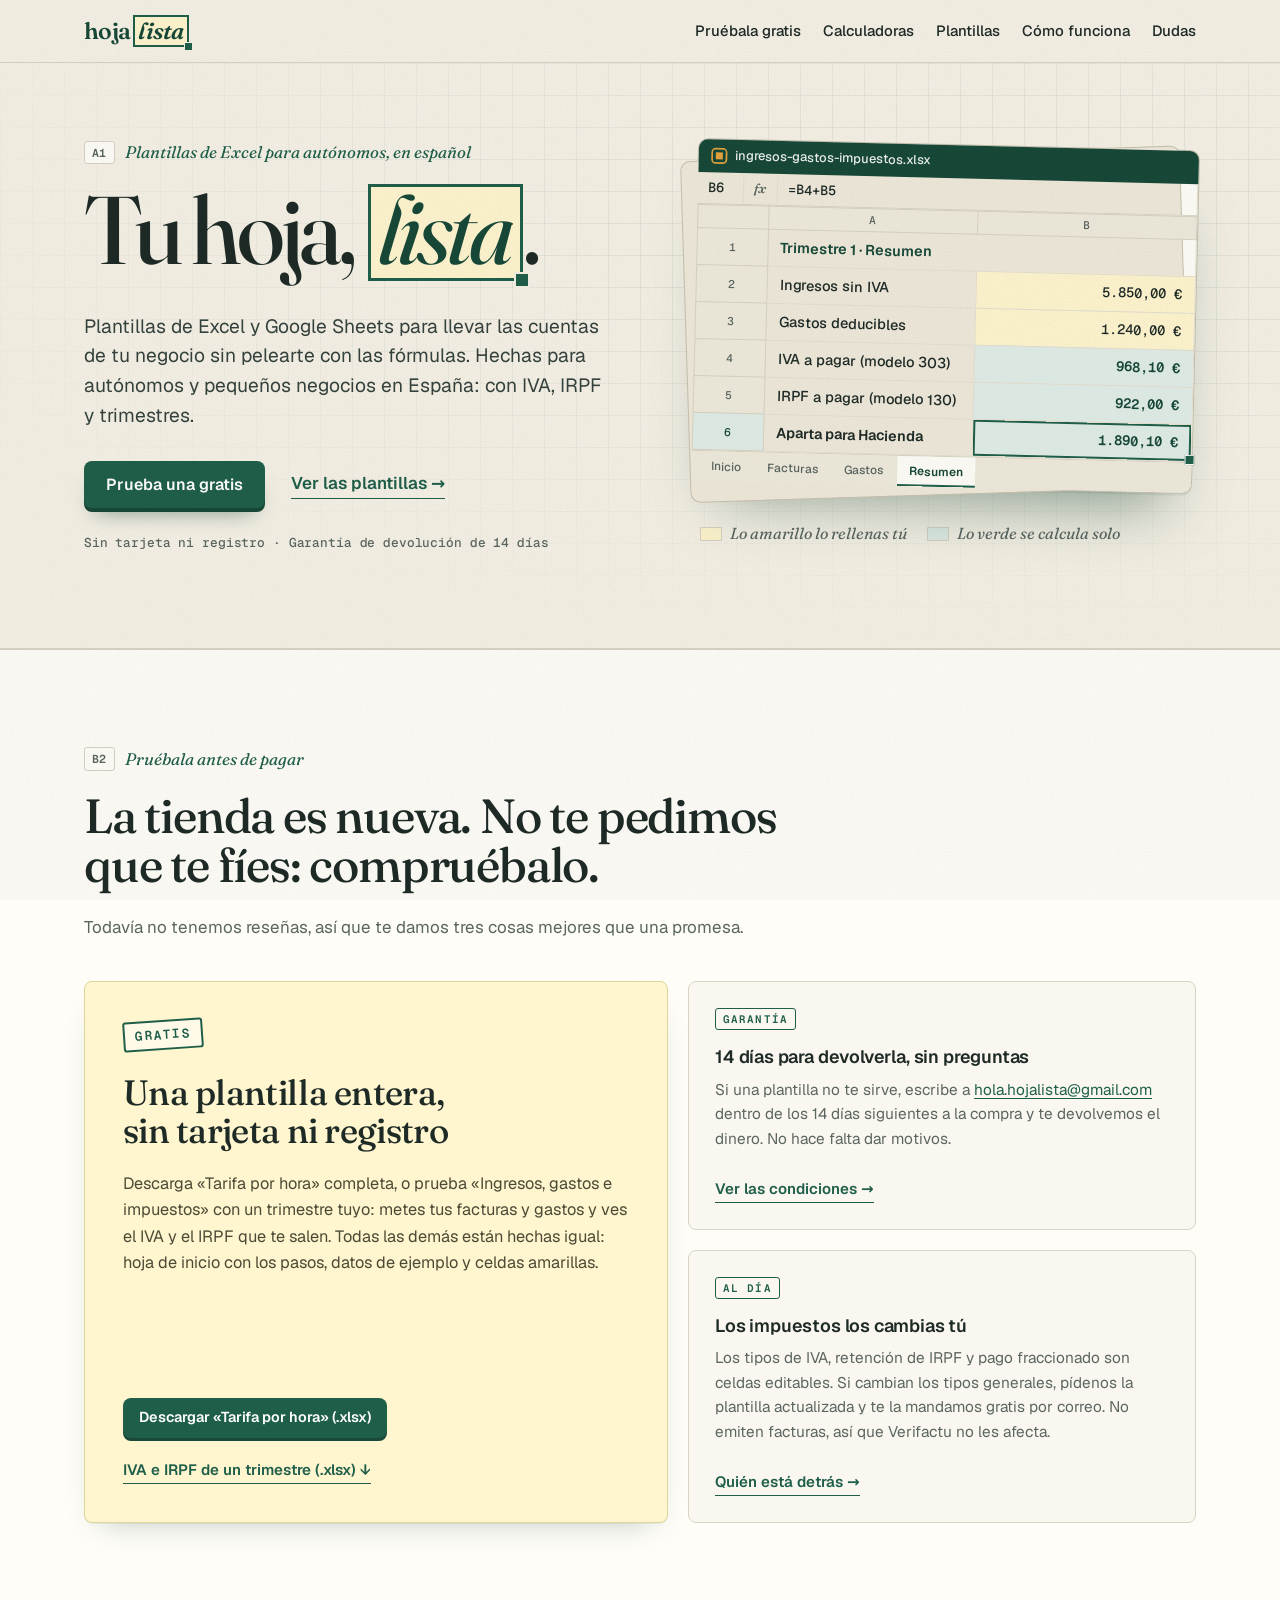
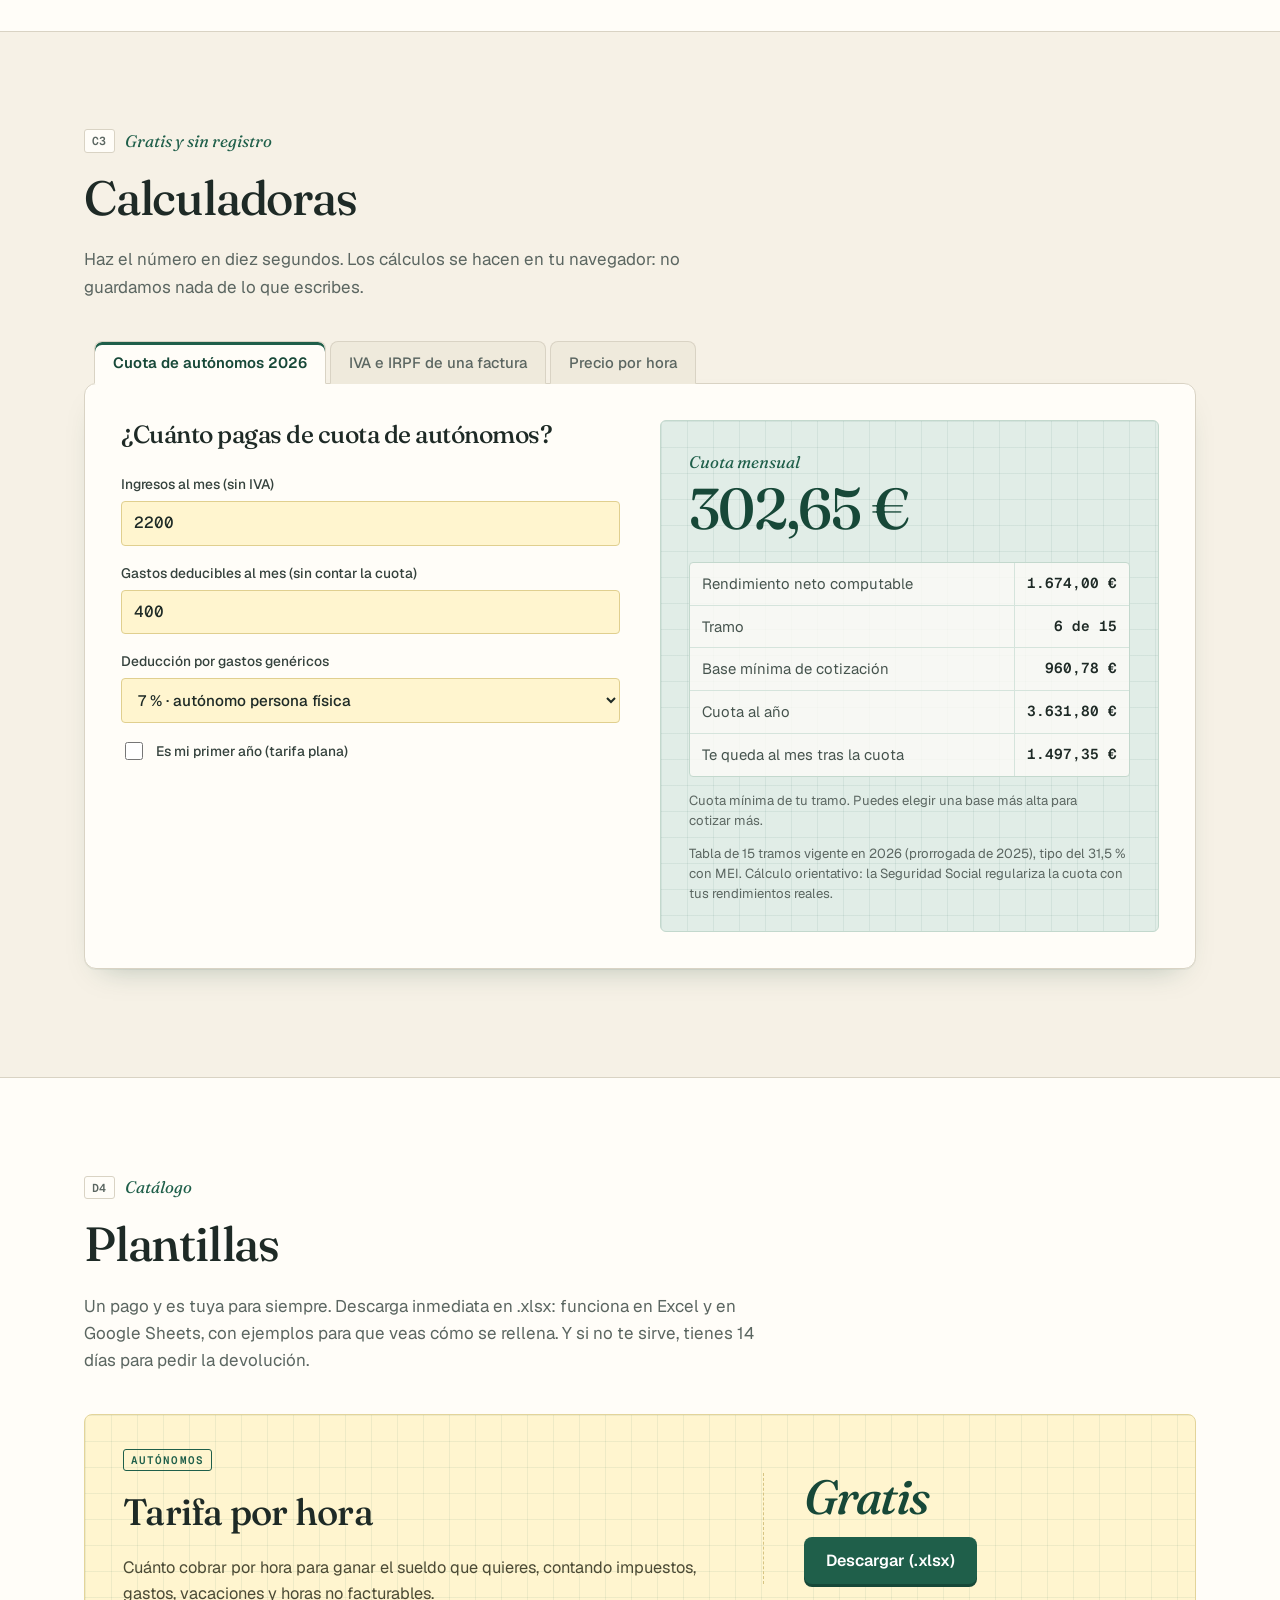
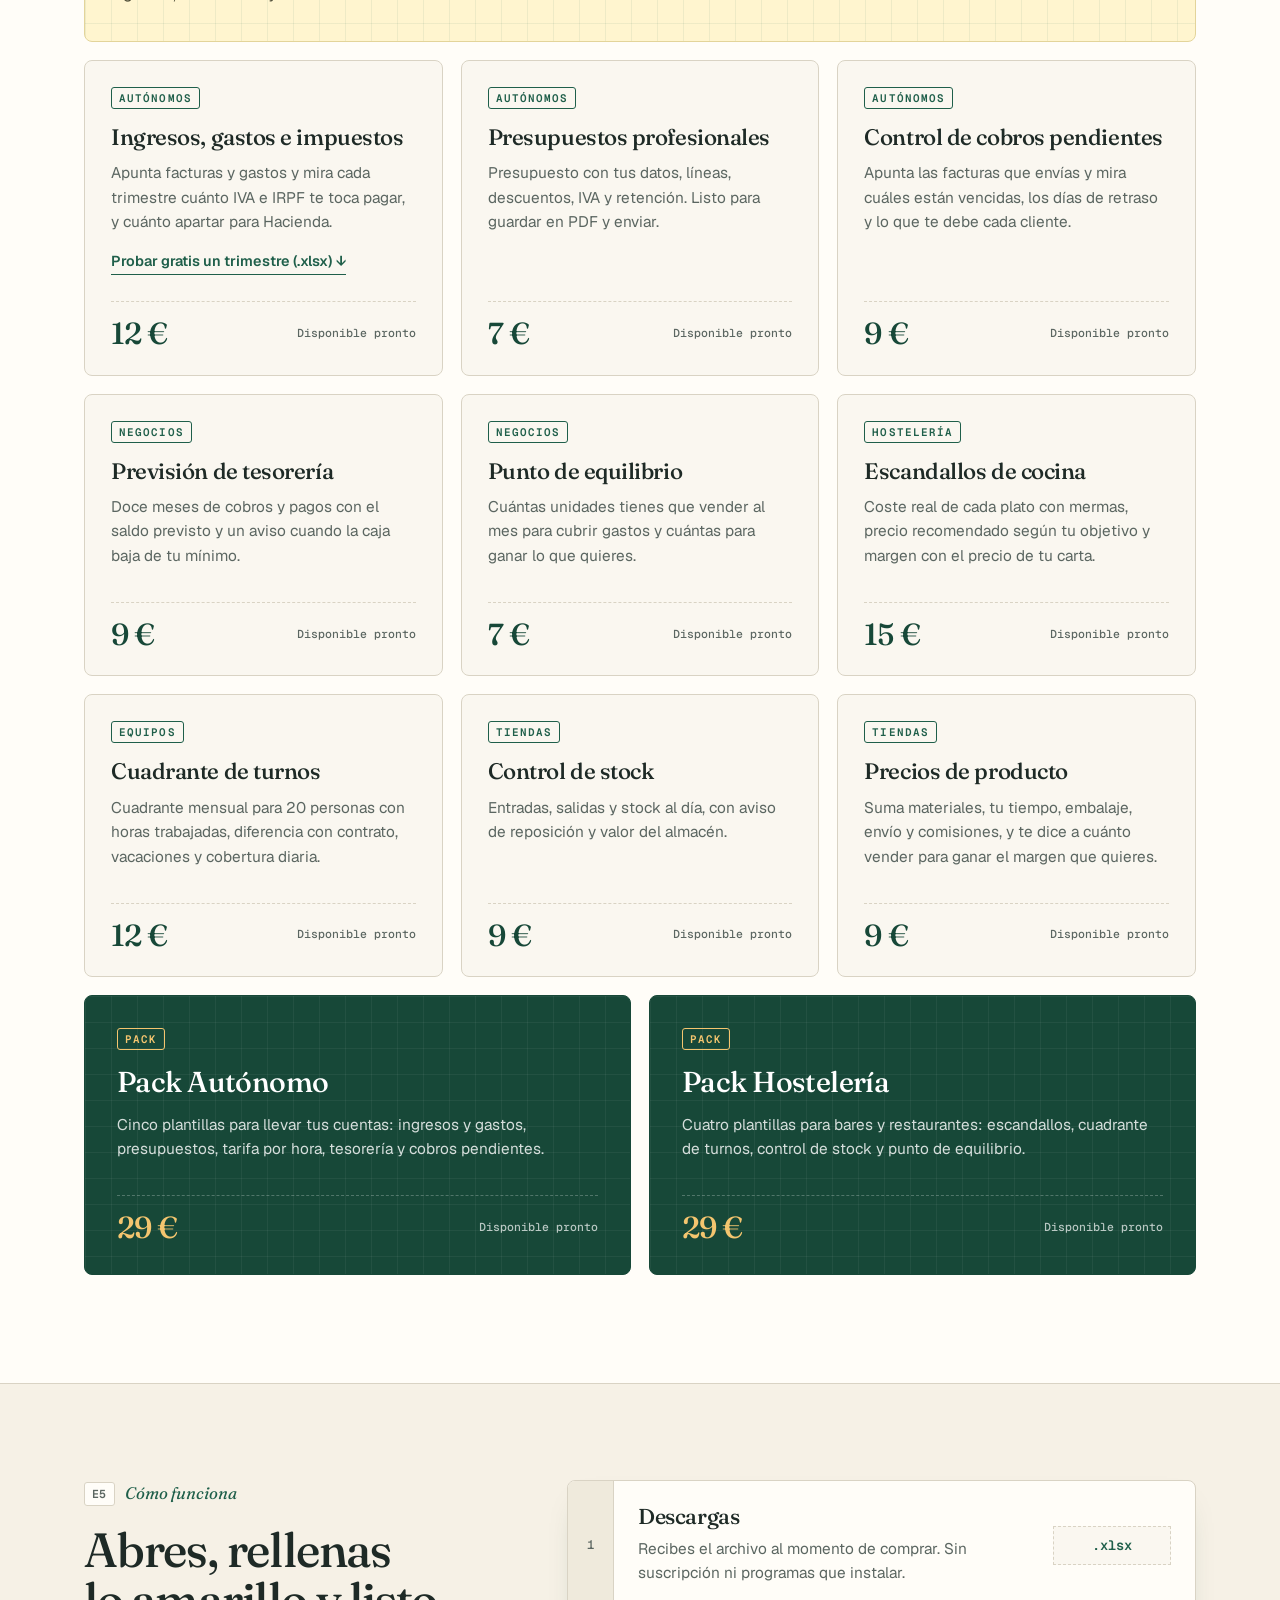
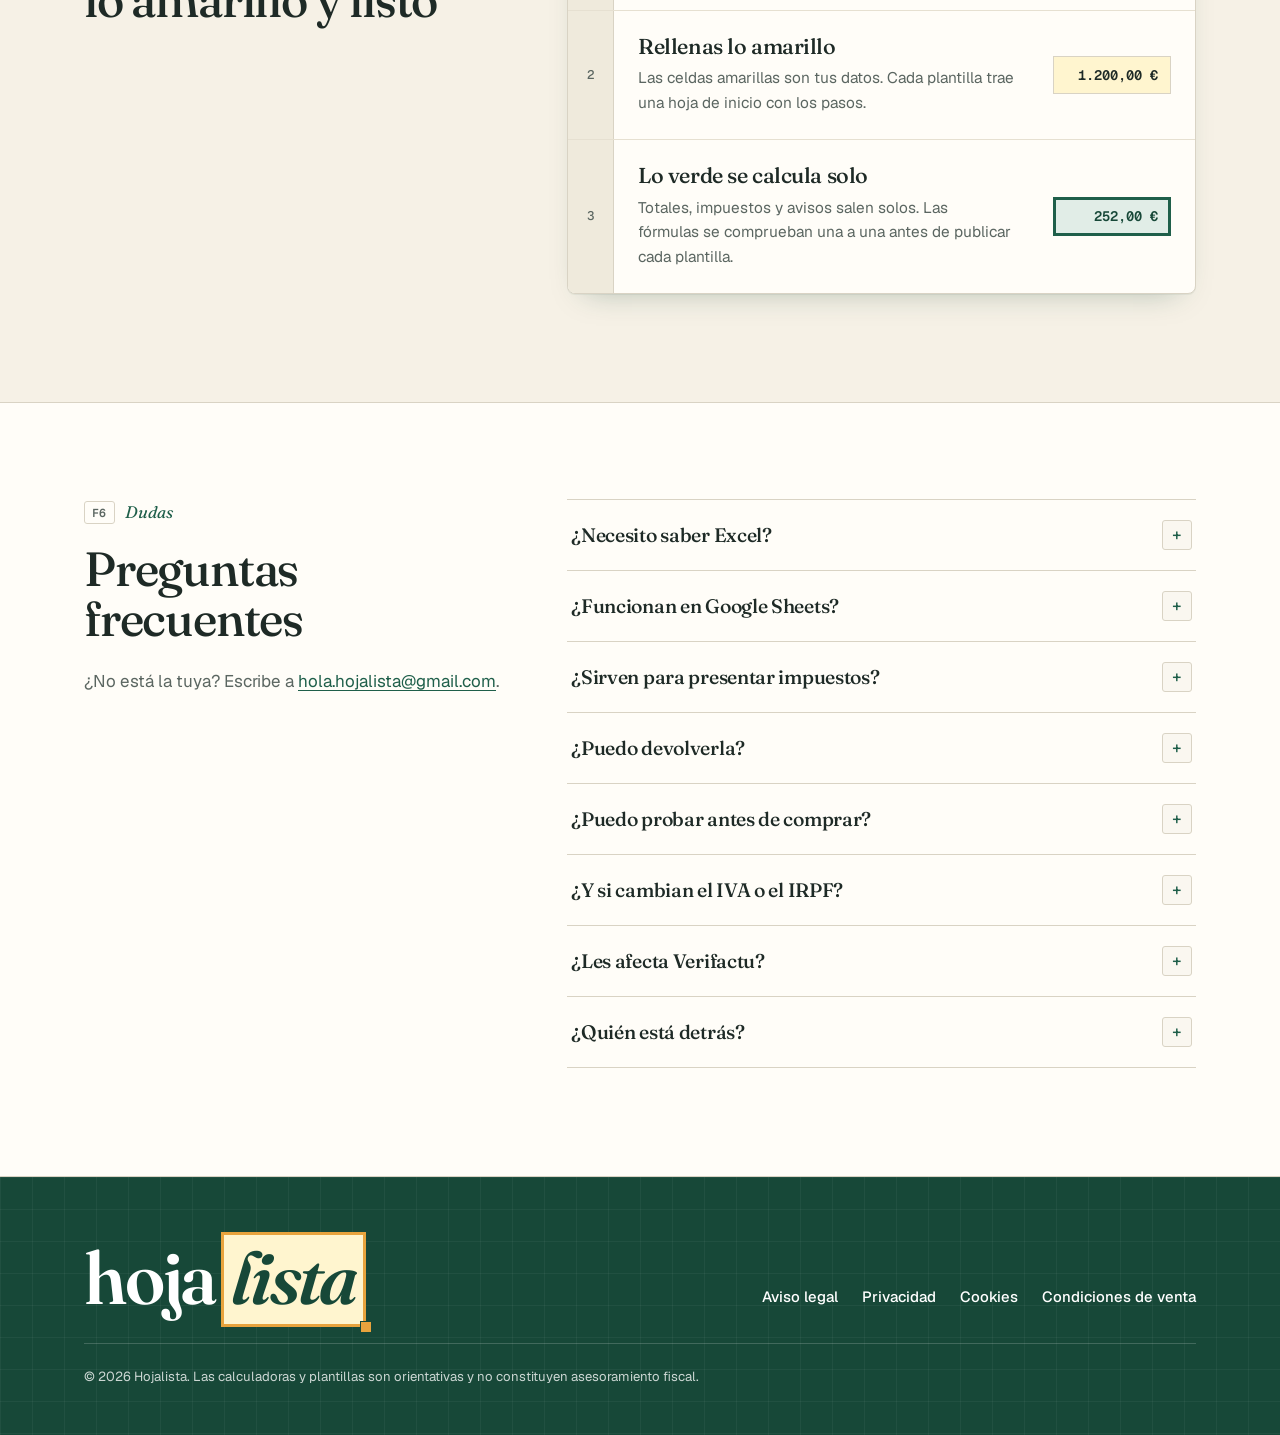
==== index.html @ bfeb36fd "Web de Hojalista Co-Authored-By: Claude Fable 5.2 <noreply@anthropic.com>" ====
<!doctype html>
<html lang="es">
<head>
<meta charset="utf-8">
<meta name="viewport" content="width=device-width, initial-scale=1">
<title>Hojalista · Plantillas de Excel y calculadoras para autónomos y pequeños negocios</title>
<meta name="description" content="Plantillas de Excel y Google Sheets para autónomos y pequeños negocios en España: ingresos y gastos, IVA e IRPF, presupuestos, escandallos, turnos y stock. Calculadoras gratis de cuota de autónomos, IVA y precio por hora.">
<link rel="canonical" href="https://hojalista.es/">
<link rel="icon" href="favicon.svg" type="image/svg+xml">
<meta name="theme-color" content="#f6f1e6">
<meta property="og:type" content="website">
<meta property="og:locale" content="es_ES">
<meta property="og:url" content="https://hojalista.es/">
<meta property="og:title" content="Hojalista · Plantillas de Excel y calculadoras para autónomos">
<meta property="og:description" content="Calculadoras gratis de cuota de autónomos, IVA e IRPF y precio por hora, y plantillas de Excel y Google Sheets para autónomos y pequeños negocios en España.">
<meta property="og:image" content="https://hojalista.es/og.png">
<link rel="preload" href="fonts/fraunces.woff2" as="font" type="font/woff2" crossorigin>
<link rel="preload" href="fonts/geist.woff2" as="font" type="font/woff2" crossorigin>
<link rel="stylesheet" href="styles.css">
</head>
<body>
<a class="skip" href="#contenido">Saltar al contenido</a>
<header class="top"><div class="wrap">
  <a class="logo" href="#">hoja<span>lista</span></a>
  <nav aria-label="Secciones"><a href="#prueba">Pruébala gratis</a><a href="#calculadoras">Calculadoras</a><a href="#plantillas">Plantillas</a><a class="hide-s" href="#como">Cómo funciona</a><a class="hide-s" href="#dudas">Dudas</a></nav>
</div></header>

<main id="contenido">
<div class="hero"><div class="wrap">
  <div class="hero-text">
    <p class="ref"><span>A1</span>Plantillas de Excel para autónomos, en español</p>
    <h1>Tu hoja, <em>lista</em>.</h1>
    <p class="lead">Plantillas de Excel y Google Sheets para llevar las cuentas de tu negocio sin pelearte con las fórmulas. Hechas para autónomos y pequeños negocios en España: con IVA, IRPF y trimestres.</p>
    <div class="cta"><a class="btn" href="#prueba">Prueba una gratis</a><a class="link" href="#plantillas">Ver las plantillas</a></div>
    <p class="trust">Sin tarjeta ni registro · Garantía de devolución de 14 días</p>
  </div>
  <div class="hero-art" aria-hidden="true">
    <div class="sheet">
      <div class="chrome"><i></i>ingresos-gastos-impuestos.xlsx</div>
      <div class="fx"><span>B6</span><span class="f">fx</span><span>=B4+B5</span></div>
      <table>
        <tr><th></th><th>A</th><th>B</th></tr>
        <tr class="head"><th>1</th><td colspan="2">Trimestre 1 · Resumen</td></tr>
        <tr class="in"><th>2</th><td>Ingresos sin IVA</td><td>5.850,00 €</td></tr>
        <tr class="in"><th>3</th><td>Gastos deducibles</td><td>1.240,00 €</td></tr>
        <tr class="out"><th>4</th><td>IVA a pagar (modelo 303)</td><td>968,10 €</td></tr>
        <tr class="out"><th>5</th><td>IRPF a pagar (modelo 130)</td><td>922,00 €</td></tr>
        <tr class="out sel"><th>6</th><td>Aparta para Hacienda</td><td>1.890,10 €</td></tr>
      </table>
      <div class="sheet-tabs"><span>Inicio</span><span>Facturas</span><span>Gastos</span><span class="on">Resumen</span></div>
    </div>
    <p class="legend"><span class="k in"></span>Lo amarillo lo rellenas tú <span class="k out"></span>Lo verde se calcula solo</p>
  </div>
</div></div>

<section class="alt" id="prueba"><div class="wrap">
  <p class="ref"><span>B2</span>Pruébala antes de pagar</p>
  <h2>La tienda es nueva. No te pedimos que te fíes: compruébalo.</h2>
  <p class="sub">Todavía no tenemos reseñas, así que te damos tres cosas mejores que una promesa.</p>
  <div class="trio">
    <div class="card feature rv">
      <span class="tag">Gratis</span>
      <h3>Una plantilla entera, sin tarjeta ni registro</h3>
      <p>Descarga «Tarifa por hora» completa, o prueba «Ingresos, gastos e impuestos» con un trimestre tuyo: metes tus facturas y gastos y ves el IVA y el IRPF que te salen. Todas las demás están hechas igual: hoja de inicio con los pasos, datos de ejemplo y celdas amarillas.</p>
      <div class="foot col"><a class="btn" href="descargas/06-tarifa-por-hora.xlsx" download>Descargar «Tarifa por hora» (.xlsx)</a><a class="link" href="descargas/01-prueba-un-trimestre.xlsx" download>IVA e IRPF de un trimestre (.xlsx)</a></div>
    </div>
    <div class="card rv">
      <span class="tag">Garantía</span>
      <h3>14 días para devolverla, sin preguntas</h3>
      <p>Si una plantilla no te sirve, escribe a <a href="mailto:hola.hojalista@gmail.com">hola.hojalista@gmail.com</a> dentro de los 14 días siguientes a la compra y te devolvemos el dinero. No hace falta dar motivos.</p>
      <div class="foot"><a class="link" href="legal/condiciones.html#garantia">Ver las condiciones</a></div>
    </div>
    <div class="card rv">
      <span class="tag">Al día</span>
      <h3>Los impuestos los cambias tú</h3>
      <p>Los tipos de IVA, retención de IRPF y pago fraccionado son celdas editables. Si cambian los tipos generales, pídenos la plantilla actualizada y te la mandamos gratis por correo. No emiten facturas, así que Verifactu no les afecta.</p>
      <div class="foot"><a class="link" href="legal/aviso-legal.html">Quién está detrás</a></div>
    </div>
  </div>
</div></section>

<section id="calculadoras"><div class="wrap">
  <p class="ref"><span>C3</span>Gratis y sin registro</p>
  <h2>Calculadoras</h2>
  <p class="sub">Haz el número en diez segundos. Los cálculos se hacen en tu navegador: no guardamos nada de lo que escribes.</p>
  <div class="tabs" role="tablist">
    <button role="tab" aria-selected="true" data-calc="calc-cuota">Cuota de autónomos 2026</button>
    <button role="tab" aria-selected="false" data-calc="calc-factura">IVA e IRPF de una factura</button>
    <button role="tab" aria-selected="false" data-calc="calc-hora">Precio por hora</button>
  </div>

  <div class="calc on" id="calc-cuota">
    <div>
      <h3>¿Cuánto pagas de cuota de autónomos?</h3>
      <div class="field"><label for="c-ing">Ingresos al mes (sin IVA)</label><input type="number" id="c-ing" value="2200" min="0" step="50"></div>
      <div class="field"><label for="c-gas">Gastos deducibles al mes (sin contar la cuota)</label><input type="number" id="c-gas" value="400" min="0" step="50"></div>
      <div class="field"><label for="c-ded">Deducción por gastos genéricos</label>
        <select id="c-ded"><option value="7">7 % · autónomo persona física</option><option value="3">3 % · autónomo societario</option></select></div>
      <div class="field check"><label><input type="checkbox" id="c-plana"> Es mi primer año (tarifa plana)</label></div>
    </div>
    <div class="result">
      <div class="cap">Cuota mensual</div>
      <div class="big" id="c-cuota"></div>
      <dl>
        <dt>Rendimiento neto computable</dt><dd id="c-neto"></dd>
        <dt>Tramo</dt><dd id="c-tramo"></dd>
        <dt>Base mínima de cotización</dt><dd id="c-base"></dd>
        <dt>Cuota al año</dt><dd id="c-anual"></dd>
        <dt>Te queda al mes tras la cuota</dt><dd id="c-queda"></dd>
      </dl>
      <p class="note" id="c-nota"></p>
      <p class="note">Tabla de 15 tramos vigente en 2026 (prorrogada de 2025), tipo del 31,5 % con MEI. Cálculo orientativo: la Seguridad Social regulariza la cuota con tus rendimientos reales.</p>
    </div>
  </div>

  <div class="calc" id="calc-factura">
    <div>
      <h3>Calcula el IVA y el IRPF de tu factura</h3>
      <div class="field"><label for="f-modo">¿Qué importe conoces?</label>
        <select id="f-modo"><option value="base">La base (lo que cobro sin impuestos)</option><option value="total">El total que quiero cobrar</option></select></div>
      <div class="field"><label for="f-imp" id="f-lbl">Base imponible (sin IVA)</label><input type="number" id="f-imp" value="1000" min="0" step="10"></div>
      <div class="two">
        <div class="field"><label for="f-iva">IVA</label>
          <select id="f-iva"><option value="21">21 % general</option><option value="10">10 % reducido</option><option value="4">4 % superreducido</option><option value="0">0 % exento</option></select></div>
        <div class="field"><label for="f-irpf">Retención IRPF</label>
          <select id="f-irpf"><option value="15">15 % general</option><option value="7">7 % nuevos autónomos</option><option value="0">Sin retención</option></select></div>
      </div>
    </div>
    <div class="result">
      <div class="cap">Total de la factura</div>
      <div class="big" id="f-total"></div>
      <dl>
        <dt>Base imponible</dt><dd id="f-base"></dd>
        <dt>IVA</dt><dd id="f-civa"></dd>
        <dt>Retención IRPF</dt><dd id="f-cirpf"></dd>
      </dl>
      <p class="note">La retención solo se aplica cuando eres profesional y facturas a empresas u otros autónomos. El 7 % vale el año del alta y los dos siguientes.</p>
    </div>
  </div>

  <div class="calc" id="calc-hora">
    <div>
      <h3>¿Cuánto tienes que cobrar por hora?</h3>
      <div class="two">
        <div class="field"><label for="h-sueldo">Sueldo neto al mes que quieres</label><input type="number" id="h-sueldo" value="2000" min="0" step="50"></div>
        <div class="field"><label for="h-gastos">Gastos fijos al mes (con cuota)</label><input type="number" id="h-gastos" value="450" min="0" step="10"></div>
        <div class="field"><label for="h-irpf">IRPF medio (%)</label><input type="number" id="h-irpf" value="20" min="0" max="60"></div>
        <div class="field"><label for="h-margen">Margen de seguridad (%)</label><input type="number" id="h-margen" value="10" min="0"></div>
        <div class="field"><label for="h-vac">Semanas de vacaciones</label><input type="number" id="h-vac" value="5" min="0" max="52"></div>
        <div class="field"><label for="h-fest">Festivos e imprevistos (días)</label><input type="number" id="h-fest" value="14" min="0"></div>
        <div class="field"><label for="h-dias">Días de trabajo por semana</label><input type="number" id="h-dias" value="5" min="1" max="7"></div>
        <div class="field"><label for="h-horas">Horas al día</label><input type="number" id="h-horas" value="8" min="1" max="24" step="0.5"></div>
      </div>
      <div class="field"><label for="h-fact">Horas que de verdad facturas (%)</label><input type="number" id="h-fact" value="60" min="1" max="100"><small>El resto se va en buscar clientes, gestiones y correos.</small></div>
    </div>
    <div class="result">
      <div class="cap">Tarifa mínima por hora</div>
      <div class="big" id="h-tarifa"></div>
      <dl>
        <dt>Facturación anual objetivo (sin IVA)</dt><dd id="h-objetivo"></dd>
        <dt>Facturación al mes</dt><dd id="h-mes"></dd>
        <dt>Días de trabajo al año</dt><dd id="h-diasr"></dd>
        <dt>Horas facturables al año</dt><dd id="h-horasr"></dd>
        <dt>Tarifa por jornada completa</dt><dd id="h-jornada"></dd>
      </dl>
      <p class="note">Por debajo de esta tarifa no llegas al sueldo que te has marcado.</p>
    </div>
  </div>
</div></section>

<section class="alt" id="plantillas"><div class="wrap">
  <p class="ref"><span>D4</span>Catálogo</p>
  <h2>Plantillas</h2>
  <p class="sub">Un pago y es tuya para siempre. Descarga inmediata en .xlsx: funciona en Excel y en Google Sheets, con ejemplos para que veas cómo se rellena. Y si no te sirve, tienes 14 días para pedir la devolución.</p>
  <div class="grid" id="catalogo-grid"></div>
</div></section>

<section id="como"><div class="wrap split">
  <div class="split-head">
    <p class="ref"><span>E5</span>Cómo funciona</p>
    <h2>Abres, rellenas lo amarillo y listo</h2>
  </div>
  <ol class="steps">
    <li class="rv"><div><h3>Descargas</h3><p>Recibes el archivo al momento de comprar. Sin suscripción ni programas que instalar.</p></div><span class="cell file" aria-hidden="true">.xlsx</span></li>
    <li class="rv"><div><h3>Rellenas lo amarillo</h3><p>Las celdas amarillas son tus datos. Cada plantilla trae una hoja de inicio con los pasos.</p></div><span class="cell in" aria-hidden="true">1.200,00 €</span></li>
    <li class="rv"><div><h3>Lo verde se calcula solo</h3><p>Totales, impuestos y avisos salen solos. Las fórmulas se comprueban una a una antes de publicar cada plantilla.</p></div><span class="cell out" aria-hidden="true">252,00 €</span></li>
  </ol>
</div></section>

<section class="alt" id="dudas"><div class="wrap split">
  <div class="split-head">
    <p class="ref"><span>F6</span>Dudas</p>
    <h2>Preguntas frecuentes</h2>
    <p class="sub">¿No está la tuya? Escribe a <a href="mailto:hola.hojalista@gmail.com">hola.hojalista@gmail.com</a>.</p>
  </div>
  <div class="faq">
    <details><summary>¿Necesito saber Excel?</summary><p>No. Solo escribes en las celdas amarillas. El resto está hecho.</p></details>
    <details><summary>¿Funcionan en Google Sheets?</summary><p>Sí. Súbela a Google Drive y ábrela con Hojas de cálculo, o usa Archivo &gt; Importar.</p></details>
    <details><summary>¿Sirven para presentar impuestos?</summary><p>Te dan las cifras para preparar tus modelos trimestrales y saber cuánto apartar, pero no presentan nada ante Hacienda ni sustituyen a tu gestor. No son programas de facturación.</p></details>
    <details><summary>¿Puedo devolverla?</summary><p>Sí. Tienes 14 días desde la compra: escribe a hola.hojalista@gmail.com con el correo o el número del pedido y te devolvemos el dinero, sin preguntas. Es una garantía que damos nosotros, además de tus derechos legales. Si el archivo falla, también lo arreglamos.</p></details>
    <details><summary>¿Puedo probar antes de comprar?</summary><p>Sí. La plantilla «Tarifa por hora» se descarga entera y gratis <a href="#prueba">aquí</a>, sin tarjeta ni registro. Y «Ingresos, gastos e impuestos» tiene una versión de prueba de un trimestre (hasta 25 facturas y 25 gastos) para que compruebes el cálculo de IVA e IRPF con tus números. Las demás siguen el mismo diseño.</p></details>
    <details><summary>¿Y si cambian el IVA o el IRPF?</summary><p>Los tipos son celdas que puedes cambiar tú. Si cambian los tipos generales, escríbenos y te enviamos la plantilla actualizada gratis.</p></details>
    <details><summary>¿Les afecta Verifactu?</summary><p>No. Las plantillas no emiten facturas: sirven para organizarte y llegar al trimestre con los números hechos. Para facturar necesitas tu programa de facturación o tu gestoría.</p></details>
    <details><summary>¿Quién está detrás?</summary><p>Hojalista es el proyecto de una sola persona, en España; su nombre y su correo están en el <a href="legal/aviso-legal.html">aviso legal</a>. Las plantillas se diseñan con ayuda de inteligencia artificial y cada fórmula se comprueba con un motor de cálculo antes de publicarla.</p></details>
  </div>
</div></section>
</main>

<footer><div class="wrap">
  <a class="logo" href="#">hoja<span>lista</span></a>
  <nav aria-label="Legal"><a href="legal/aviso-legal.html">Aviso legal</a><a href="legal/privacidad.html">Privacidad</a><a href="legal/cookies.html">Cookies</a><a href="legal/condiciones.html">Condiciones de venta</a></nav>
  <p>© 2026 Hojalista. Las calculadoras y plantillas son orientativas y no constituyen asesoramiento fiscal.</p>
</div></footer>
<script src="app.js"></script>
</body>
</html>
---- styles.css ----
/* Hojalista — papel de hoja de cálculo: amarillo = lo rellenas tú, verde = se calcula solo. */
@font-face { font-family: "Fraunces"; src: url("fonts/fraunces.woff2") format("woff2"); font-weight: 100 900; font-style: normal; font-display: swap; }
@font-face { font-family: "Fraunces"; src: url("fonts/fraunces-italic.woff2") format("woff2"); font-weight: 100 900; font-style: italic; font-display: swap; }
@font-face { font-family: "Geist"; src: url("fonts/geist.woff2") format("woff2"); font-weight: 100 900; font-display: swap; }
@font-face { font-family: "Geist Mono"; src: url("fonts/geist-mono.woff2") format("woff2"); font-weight: 100 900; font-display: swap; }

:root {
  --green: #1f5f4a; --green-dark: #174838; --green-soft: #e1ede7; --cream: #faf7f0; --paper: #f6f1e6; --card: #fffdf8;
  --amber: #e8a33d; --ink: #1e2a26; --grey: #5b6661; --line: #d9d3c4; --rule: #e6e0d1; --input: #fff5cf; --white: #fff;
  --radius: 8px;
  --serif: "Fraunces", Georgia, "Times New Roman", serif;
  --sans: "Geist", "Segoe UI", system-ui, -apple-system, Roboto, Helvetica, Arial, sans-serif;
  --mono: "Geist Mono", ui-monospace, "Cascadia Mono", Consolas, monospace;
  --shadow: 0 1px 0 rgba(23, 72, 56, .06), 0 14px 30px -18px rgba(23, 72, 56, .35);
  --grid: linear-gradient(rgba(31, 95, 74, .075) 1px, transparent 1px), linear-gradient(90deg, rgba(31, 95, 74, .075) 1px, transparent 1px);
  --grain: url("data:image/svg+xml,%3Csvg xmlns='http://www.w3.org/2000/svg' width='200' height='200'%3E%3Cfilter id='n'%3E%3CfeTurbulence type='fractalNoise' baseFrequency='.85' numOctaves='2' stitchTiles='stitch'/%3E%3CfeColorMatrix values='0 0 0 0 .12 0 0 0 0 .17 0 0 0 0 .14 0 0 0 .55 0'/%3E%3C/filter%3E%3Crect width='100%25' height='100%25' filter='url(%23n)'/%3E%3C/svg%3E");
}
* { box-sizing: border-box; }
html { scroll-behavior: smooth; -webkit-text-size-adjust: 100%; }
body { margin: 0; background: var(--paper); color: var(--ink); font: 400 17px/1.6 var(--sans); -webkit-font-smoothing: antialiased; }
/* Grano de papel sobre toda la página */
body::before { content: ""; position: fixed; inset: 0; z-index: 50; pointer-events: none; background: var(--grain); opacity: .16; mix-blend-mode: multiply; }
a { color: var(--green); text-underline-offset: 3px; text-decoration-thickness: 1px; }
a:hover { color: var(--green-dark); text-decoration-thickness: 2px; }
::selection { background: var(--input); color: var(--ink); }
:focus-visible { outline: 2px solid var(--green); outline-offset: 3px; border-radius: 2px; }
.wrap { max-width: 1160px; margin: 0 auto; padding: 0 24px; }
h1, h2, h3 { margin: 0 0 .5em; text-wrap: balance; }
h1, h2 { font-family: var(--serif); font-weight: 480; letter-spacing: -.025em; line-height: 1.04; font-optical-sizing: auto; }
h1 { font-size: clamp(3rem, 8.2vw, 6rem); letter-spacing: -.04em; line-height: .95; }
h2 { font-size: clamp(1.9rem, 4vw, 3rem); max-width: 20em; }
h3 { font-size: 1.12rem; font-weight: 600; letter-spacing: -.01em; line-height: 1.25; }
p { margin: 0 0 1em; text-wrap: pretty; }

.skip { position: absolute; left: 12px; top: -60px; z-index: 60; background: var(--ink); color: var(--white); padding: 10px 14px; border-radius: 6px; }
.skip:focus { top: 12px; color: var(--white); }

/* Cabecera */
header.top { position: sticky; top: 0; z-index: 20; background: rgba(246, 241, 230, .88); -webkit-backdrop-filter: blur(10px); backdrop-filter: blur(10px); border-bottom: 1px solid var(--line); }
header.top .wrap { display: flex; align-items: center; justify-content: space-between; gap: 16px; min-height: 62px; }
.logo { font-family: var(--serif); font-weight: 600; font-size: 1.45rem; color: var(--green-dark); text-decoration: none; letter-spacing: -.03em; line-height: 1; white-space: nowrap; }
.logo span { position: relative; margin-left: 3px; padding: 1px 5px 2px; background: var(--input); box-shadow: inset 0 0 0 2px var(--green); font-style: italic; }
.logo span::after { content: ""; position: absolute; right: -4px; bottom: -4px; width: 7px; height: 7px; background: var(--green); border: 1.5px solid var(--paper); }
.logo:hover { color: var(--green-dark); }
nav a { margin-left: 22px; text-decoration: none; color: var(--ink); font-size: .93rem; font-weight: 500; padding: 6px 0; background: linear-gradient(var(--green), var(--green)) 0 100% / 0 2px no-repeat; transition: background-size .25s ease, color .2s; }
nav a:hover { color: var(--green); background-size: 100% 2px; }

/* Referencia de celda: sustituye a los rótulos en mayúsculas */
.ref { display: flex; align-items: center; gap: 10px; margin: 0 0 18px; font-family: var(--serif); font-style: italic; font-size: 1.05rem; color: var(--green); }
.ref span { font: 600 .72rem/1 var(--mono); color: var(--grey); background: var(--card); border: 1px solid var(--line); padding: 5px 7px; border-radius: 3px; letter-spacing: .04em; }
.sub { color: var(--grey); max-width: 40em; margin-bottom: 40px; font-size: 1.06rem; }

/* Botones y enlaces */
.btn { display: inline-flex; align-items: center; justify-content: center; background: var(--green); color: var(--white); font: 600 1rem/1.2 var(--sans); padding: 14px 22px; border-radius: var(--radius); text-decoration: none; border: 0; cursor: pointer; box-shadow: 0 4px 0 var(--green-dark), 0 14px 22px -12px rgba(23, 72, 56, .6); transition: transform .15s ease, box-shadow .15s ease, background .2s; }
.btn:hover { background: #256d55; color: var(--white); transform: translateY(-1px); box-shadow: 0 5px 0 var(--green-dark), 0 18px 26px -12px rgba(23, 72, 56, .6); }
.btn:active { transform: translateY(3px); box-shadow: 0 1px 0 var(--green-dark); }
.link { font-weight: 600; text-decoration: none; background: linear-gradient(currentColor, currentColor) 0 100% / 100% 1px no-repeat; padding-bottom: 2px; transition: background-size .2s; }
.link::after { content: " →"; display: inline-block; margin-left: 4px; transition: transform .2s ease; }
.link:hover { background-size: 100% 2px; }
.link:hover::after { transform: translateX(4px); }
a[download].link::after { content: " ↓"; }
a[download].link:hover::after { transform: translateY(3px); }

/* Portada */
.hero { position: relative; padding: 76px 0 96px; overflow: hidden; border-bottom: 1px solid var(--line); }
.hero::before { content: ""; position: absolute; inset: 0; background: var(--grid); background-size: 32px 32px; -webkit-mask-image: radial-gradient(120% 90% at 78% 30%, #000 25%, transparent 78%); mask-image: radial-gradient(120% 90% at 78% 30%, #000 25%, transparent 78%); }
.hero .wrap { position: relative; display: grid; grid-template-columns: minmax(0, 1.05fr) minmax(0, .95fr); gap: 56px; align-items: center; }
.hero h1 { margin-bottom: .32em; }
.hero em { position: relative; display: inline-block; font-style: italic; font-weight: 420; color: var(--green-dark); background: var(--input); box-shadow: inset 0 0 0 3px var(--green); padding: 0 .14em .06em .1em; margin-left: .04em; }
.hero em::after { content: ""; position: absolute; right: -7px; bottom: -7px; width: 12px; height: 12px; background: var(--green); border: 2px solid var(--paper); }
.hero p.lead { font-size: 1.2rem; line-height: 1.55; color: #35423d; max-width: 31em; margin-bottom: 30px; }
.cta { display: flex; flex-wrap: wrap; align-items: center; gap: 16px 26px; }
.trust { margin: 26px 0 0; font: 500 .8rem/1.4 var(--mono); color: var(--grey); letter-spacing: -.01em; }

/* Hoja de cálculo de la portada */
.hero-art { position: relative; }
.sheet { position: relative; background: var(--card); border: 1px solid #c8c1ad; border-radius: 10px; font: 500 .84rem/1.25 var(--mono); transform: rotate(1.4deg); box-shadow: 0 2px 0 rgba(23, 72, 56, .08), 0 40px 60px -30px rgba(23, 72, 56, .5); }
.sheet::before { content: ""; position: absolute; inset: 0; z-index: -1; background: #efe9da; border: 1px solid #c8c1ad; border-radius: 10px; transform: rotate(-3.2deg) translate(-10px, 8px); }
.sheet .chrome { display: flex; align-items: center; gap: 9px; padding: 10px 14px; background: var(--green-dark); color: rgba(255, 255, 255, .92); border-radius: 9px 9px 0 0; font: 500 .8rem/1 var(--sans); }
.sheet .chrome i { width: 13px; height: 13px; border-radius: 3px; background: var(--amber); box-shadow: inset 0 0 0 3px var(--green-dark), 0 0 0 1.5px var(--amber); }
.sheet .fx { display: grid; grid-template-columns: 46px 34px 1fr; border-bottom: 1px solid var(--line); color: var(--ink); }
.sheet .fx span { padding: 7px 10px; border-right: 1px solid var(--rule); }
.sheet .fx .f { font-family: var(--serif); font-style: italic; color: var(--grey); text-align: center; padding-inline: 0; }
.sheet table { width: 100%; border-collapse: collapse; }
.sheet th { width: 34px; background: #efeadc; color: var(--grey); font-weight: 500; font-size: .7rem; text-align: center; border: 1px solid var(--line); padding: 4px 0; }
.sheet td { border: 1px solid var(--rule); padding: 9px 12px; font-family: var(--sans); font-size: .9rem; }
.sheet td:last-child:not([colspan]) { text-align: right; font: 500 .86rem/1.25 var(--mono); font-variant-numeric: tabular-nums; white-space: nowrap; }
.sheet .head td { font-weight: 600; color: var(--green-dark); }
.sheet .in td:last-child { background: var(--input); }
.sheet .out td:last-child { background: var(--green-soft); font-weight: 600; color: var(--green-dark); }
.sheet .sel td:first-of-type { font-weight: 600; }
.sheet .sel td:last-child { position: relative; box-shadow: inset 0 0 0 2px var(--green); }
.sheet .sel td:last-child::after { content: ""; position: absolute; right: -4px; bottom: -4px; width: 8px; height: 8px; background: var(--green); border: 1.5px solid var(--card); z-index: 1; }
.sheet .sel th { background: var(--green-soft); color: var(--green-dark); }
.sheet-tabs { display: flex; gap: 2px; padding: 0 8px; background: #efeadc; border-top: 1px solid var(--line); border-radius: 0 0 9px 9px; font: 500 .74rem/1 var(--sans); color: var(--grey); }
.sheet-tabs span { padding: 9px 12px; }
.sheet-tabs .on { background: var(--card); color: var(--green-dark); box-shadow: inset 0 -2px 0 var(--green); font-weight: 600; }
.legend { display: flex; flex-wrap: wrap; align-items: center; gap: 6px 8px; margin: 34px 0 0 6px; font-family: var(--serif); font-style: italic; font-size: 1rem; color: var(--grey); }
.k { display: inline-block; width: 22px; height: 14px; border: 1px solid var(--line); margin-left: 12px; }
.k:first-child { margin-left: 0; }
.k.in, .cell.in { background: var(--input); }
.k.out, .cell.out { background: var(--green-soft); }
.out .num, .sheet .out td:last-child { animation: calc .7s ease both; }
.sheet .out:nth-of-type(5) td:last-child { animation-delay: .5s; }
.sheet .out:nth-of-type(6) td:last-child { animation-delay: .75s; }
.sheet .out:nth-of-type(7) td:last-child { animation-delay: 1s; }
@keyframes calc { from { color: transparent; background: var(--card); } }

/* Secciones */
section { padding: 96px 0 108px; scroll-margin-top: 62px; }
section.alt { background: var(--card); border-top: 1px solid var(--line); border-bottom: 1px solid var(--line); }
.split { display: grid; grid-template-columns: minmax(0, .8fr) minmax(0, 1.2fr); gap: 64px; align-items: start; }
.split-head { position: sticky; top: 96px; }
.split-head .sub { margin-bottom: 0; }

/* Tarjetas */
.card { position: relative; background: var(--card); border: 1px solid var(--line); border-radius: var(--radius); padding: 26px; display: flex; flex-direction: column; }
section.alt .card { background: var(--cream); }
.card .tag { align-self: flex-start; font: 600 .68rem/1 var(--mono); text-transform: uppercase; letter-spacing: .1em; color: var(--green); border: 1px solid currentColor; padding: 5px 7px 4px; border-radius: 3px; margin: 0 0 16px; }
.card p { color: var(--grey); font-size: .96rem; flex: 1; }
.card .foot { display: flex; align-items: center; justify-content: space-between; gap: 12px; margin-top: 10px; }

.trio { display: grid; grid-template-columns: minmax(0, 1.15fr) minmax(0, 1fr); gap: 20px; }
.trio .feature { grid-row: span 2; padding: 38px; background: var(--input); border-color: #e3d49a; box-shadow: var(--shadow); background-image: var(--grid); background-size: 26px 26px; }
section.alt .trio .feature { background-color: var(--input); }
.trio .feature h3 { font: 480 clamp(1.6rem, 2.8vw, 2.2rem)/1.08 var(--serif); letter-spacing: -.02em; margin-bottom: .6em; }
.trio .feature p { color: #4b4a35; font-size: 1.02rem; }
.trio .feature .tag { font-size: .8rem; padding: 7px 10px 6px; border-width: 2px; transform: rotate(-4deg); margin-bottom: 24px; background: rgba(255, 253, 248, .6); }
.trio .foot { justify-content: flex-start; font-size: .94rem; }
.trio .foot.col { flex-direction: column; align-items: flex-start; gap: 20px; margin-top: 18px; }

/* Calculadoras: pestañas de hoja */
.tabs { display: flex; gap: 4px; margin: 0 0 -1px; padding: 0 10px; overflow-x: auto; scrollbar-width: none; position: relative; z-index: 1; }
.tabs::-webkit-scrollbar { display: none; }
.tabs button { flex: none; border: 1px solid var(--line); border-bottom-color: transparent; background: #efeadc; color: var(--grey); padding: 12px 18px 11px; border-radius: 8px 8px 0 0; font: 500 .93rem/1.2 var(--sans); cursor: pointer; transition: background .2s, color .2s; }
.tabs button:hover { color: var(--ink); background: #f5f0e3; }
.tabs button[aria-selected="true"] { background: var(--card); color: var(--green-dark); font-weight: 600; border-bottom-color: var(--card); box-shadow: inset 0 3px 0 var(--green); }
.calc { display: none; grid-template-columns: minmax(0, 1fr) minmax(0, 1fr); gap: 40px; background: var(--card); border: 1px solid var(--line); border-radius: 12px; padding: 36px; box-shadow: var(--shadow); }
.calc.on { display: grid; animation: up .35s ease both; }
.calc h3 { font: 480 1.55rem/1.15 var(--serif); letter-spacing: -.02em; margin-bottom: 1em; }
.field { margin-bottom: 16px; }
.field label { display: block; font-size: .86rem; font-weight: 500; color: #35423d; margin-bottom: 6px; }
.field input[type="number"], .field select { width: 100%; padding: 11px 12px; font: 500 1rem/1.3 var(--mono); border: 1px solid #e0cf8f; border-radius: 4px; background: var(--input); color: var(--ink); transition: box-shadow .15s, border-color .15s; }
.field select { font-family: var(--sans); font-size: .95rem; }
.field input[type="number"]:hover, .field select:hover { border-color: #c9b25c; }
.field input:focus, .field select:focus { outline: 0; border-color: var(--green); box-shadow: 0 0 0 2px var(--green); }
.field.check label { display: flex; gap: 10px; align-items: center; cursor: pointer; }
.field.check input { width: 18px; height: 18px; accent-color: var(--green); }
.field small { display: block; margin-top: 6px; color: var(--grey); font-size: .8rem; }
.two { display: grid; grid-template-columns: 1fr 1fr; gap: 0 14px; }
.result { background: var(--green-soft); border: 1px solid #c3d8cd; border-radius: 6px; padding: 28px; align-self: start; background-image: var(--grid); background-size: 26px 26px; }
.result .cap { font-family: var(--serif); font-style: italic; font-size: 1.05rem; color: var(--green); }
.result .big { font: 500 clamp(2.6rem, 5vw, 3.6rem)/1.05 var(--serif); letter-spacing: -.03em; color: var(--green-dark); font-variant-numeric: lining-nums tabular-nums; margin-top: 4px; }
.result dl { margin: 22px 0 0; display: grid; grid-template-columns: 1fr auto; font-size: .93rem; background: rgba(255, 253, 248, .75); border: 1px solid #c3d8cd; border-radius: 4px; }
.result dt, .result dd { padding: 9px 12px; border-bottom: 1px solid #d5e4dc; }
.result dt { color: #46544e; }
.result dd { margin: 0; font: 600 .9rem/1.6 var(--mono); text-align: right; font-variant-numeric: tabular-nums; border-left: 1px solid #d5e4dc; }
.result dt:last-of-type, .result dd:last-of-type { border-bottom: 0; }
.note { font-size: .82rem; line-height: 1.5; color: var(--grey); margin: 14px 0 0; }
@keyframes up { from { opacity: 0; transform: translateY(8px); } }

/* Catálogo */
.grid { display: grid; grid-template-columns: repeat(6, minmax(0, 1fr)); gap: 18px; }
.grid .card { grid-column: span 2; transition: transform .2s ease, box-shadow .2s ease, border-color .2s; }
.grid .card:hover { transform: translateY(-3px); box-shadow: var(--shadow); border-color: #c8c1ad; }
.grid .card h3 { font: 500 1.4rem/1.12 var(--serif); letter-spacing: -.02em; }
.price { font: 500 1.9rem/1 var(--serif); letter-spacing: -.03em; color: var(--green-dark); font-variant-numeric: lining-nums; }
.soon { font: 500 .72rem/1.3 var(--mono); color: var(--grey); text-align: right; }
.card a.try { align-self: flex-start; font-size: .9rem; margin-bottom: 8px; }
.card .btn { padding: 11px 16px; font-size: .9rem; box-shadow: 0 3px 0 var(--green-dark); }
.grid .card .foot { margin-top: 18px; padding-top: 16px; border-top: 1px dashed var(--line); }
.grid .card.free { grid-column: 1 / -1; display: grid; grid-template-columns: minmax(0, 1.5fr) minmax(0, 1fr); gap: 4px 48px; align-items: center; padding: 34px 38px; background: var(--input); border-color: #e3d49a; background-image: var(--grid); background-size: 26px 26px; }
section.alt .grid .card.free { background-color: var(--input); }
.grid .card.free > * { grid-column: 1; }
.grid .card.free .tag { justify-self: start; }
.grid .card.free h3 { font-size: clamp(1.7rem, 3vw, 2.3rem); }
.grid .card.free p { color: #4b4a35; font-size: 1.02rem; margin: 0; }
.grid .card.free .foot { grid-column: 2; grid-row: 1 / span 3; flex-direction: column; align-items: flex-start; gap: 16px; border: 0; margin: 0; padding: 0 0 0 40px; border-left: 1px dashed #d6c482; }
.grid .card.free .price { font-size: 3rem; font-style: italic; }
.grid .card.free .btn { padding: 14px 22px; font-size: 1rem; }
.grid .card.pack { grid-column: span 3; background: var(--green-dark); color: var(--white); border-color: var(--green-dark); background-image: linear-gradient(rgba(255, 255, 255, .05) 1px, transparent 1px), linear-gradient(90deg, rgba(255, 255, 255, .05) 1px, transparent 1px); background-size: 26px 26px; padding: 32px; }
section.alt .grid .card.pack { background-color: var(--green-dark); }
.card.pack h3 { font-size: 1.8rem; }
.card.pack p { color: rgba(255, 255, 255, .82); }
.card.pack .price { color: #f4c56f; }
.card.pack .tag { color: #f4c56f; }
.card.pack .soon { color: rgba(255, 255, 255, .7); }
.grid .card.pack .foot { border-top-color: rgba(255, 255, 255, .25); }

/* Cómo funciona: filas numeradas como en una hoja */
.steps { list-style: none; margin: 0; padding: 0; counter-reset: s; border: 1px solid var(--line); border-radius: var(--radius); background: var(--card); overflow: hidden; box-shadow: var(--shadow); }
.steps li { counter-increment: s; display: grid; grid-template-columns: 46px minmax(0, 1fr) auto; align-items: center; gap: 0 24px; border-bottom: 1px solid var(--rule); padding-right: 24px; }
.steps li:last-child { border-bottom: 0; }
.steps li::before { content: counter(s); align-self: stretch; display: grid; place-items: center; background: #efeadc; border-right: 1px solid var(--line); font: 500 .78rem/1 var(--mono); color: var(--grey); }
.steps li > div { padding: 24px 0; }
.steps h3 { font: 500 1.35rem/1.15 var(--serif); letter-spacing: -.02em; margin-bottom: .3em; }
.steps p { margin: 0; color: var(--grey); font-size: .96rem; }
.cell { min-width: 118px; padding: 10px 12px; border: 1px solid var(--line); font: 600 .86rem/1.2 var(--mono); text-align: right; color: var(--ink); }
.cell.out { color: var(--green-dark); box-shadow: inset 0 0 0 2px var(--green); border-color: var(--green); }
.cell.file { text-align: center; background: var(--cream); color: var(--green); border-style: dashed; }

/* Dudas */
.faq { border-top: 1px solid var(--line); }
details { border-bottom: 1px solid var(--line); }
summary { display: flex; align-items: center; justify-content: space-between; gap: 20px; padding: 20px 4px; font: 500 1.22rem/1.25 var(--serif); letter-spacing: -.015em; cursor: pointer; list-style: none; transition: color .2s; }
summary::-webkit-details-marker { display: none; }
summary::after { content: "+"; flex: none; display: grid; place-items: center; width: 28px; height: 28px; border: 1px solid var(--line); border-radius: 3px; background: var(--cream); font: 500 1rem/1 var(--mono); color: var(--green); transition: background .2s, transform .25s ease; }
summary:hover { color: var(--green); }
summary:hover::after { background: var(--input); }
details[open] summary::after { content: "−"; background: var(--green-soft); }
details p { margin: 0; padding: 0 44px 22px 4px; color: var(--grey); max-width: 38em; }

/* Pie */
footer { position: relative; background: var(--green-dark); color: rgba(255, 255, 255, .78); padding: 64px 0 48px; font-size: .9rem; background-image: linear-gradient(rgba(255, 255, 255, .045) 1px, transparent 1px), linear-gradient(90deg, rgba(255, 255, 255, .045) 1px, transparent 1px); background-size: 32px 32px; }
footer .wrap { display: grid; grid-template-columns: 1fr auto; gap: 28px 40px; align-items: end; }
footer .logo { font-size: clamp(2.6rem, 7vw, 4.6rem); color: var(--white); justify-self: start; }
footer .logo:hover { color: var(--white); }
footer .logo span { color: var(--green-dark); box-shadow: inset 0 0 0 3px var(--amber); margin-left: 6px; padding: 0 10px 4px; }
footer .logo span::after { background: var(--amber); border-color: var(--green-dark); width: 10px; height: 10px; right: -6px; bottom: -6px; }
footer nav { display: flex; flex-wrap: wrap; gap: 8px 24px; }
footer a { color: var(--white); }
footer nav a { margin: 0; color: var(--white); background-image: linear-gradient(var(--amber), var(--amber)); }
footer nav a:hover { color: var(--white); }
footer p { grid-column: 1 / -1; margin: 0; padding-top: 22px; border-top: 1px solid rgba(255, 255, 255, .18); font-size: .82rem; }
footer .wrap > a:not(.logo) { margin-right: 18px; }

/* Páginas legales y 404 */
.legal { max-width: 760px; padding: 64px 24px 96px; }
.legal h1 { font-size: clamp(2.3rem, 6vw, 3.4rem); line-height: 1; margin-bottom: .5em; }
.legal h2 { font-size: 1.5rem; letter-spacing: -.02em; line-height: 1.15; margin-top: 2em; max-width: none; }
.legal li { margin-bottom: .4em; }
.legal mark { background: var(--input); padding: 0 4px; }
.legal + footer .wrap { display: block; }

/* Entrada escalonada (solo con JS y sin «reducir movimiento») */
.anim .rv { opacity: 0; transform: translateY(16px); transition: opacity .6s ease, transform .6s cubic-bezier(.2, .7, .2, 1); }
.anim .rv.in { opacity: 1; transform: none; }
.anim .rv:nth-child(3n + 2) { transition-delay: .08s; }
.anim .rv:nth-child(3n) { transition-delay: .16s; }
.anim .grid .card.rv.in:hover { transform: translateY(-3px); transition-delay: 0s; transition-duration: .2s; }

@media (max-width: 960px) {
  .hero .wrap { grid-template-columns: 1fr; gap: 56px; }
  .hero-art { max-width: 520px; }
  .split { grid-template-columns: 1fr; gap: 28px; }
  .split-head { position: static; }
  .grid { grid-template-columns: repeat(2, minmax(0, 1fr)); }
  .grid .card, .grid .card.pack { grid-column: span 1; }
  .grid .card.trial { grid-column: 1 / -1; }
  .calc { gap: 28px; padding: 28px; }
}
@media (max-width: 720px) {
  body { font-size: 16px; }
  .wrap { padding: 0 18px; }
  .hero { padding: 48px 0 64px; }
  section { padding: 64px 0 72px; }
  nav a { margin-left: 14px; font-size: .85rem; }
  nav a.hide-s { display: none; }
  .sheet { transform: rotate(.8deg); font-size: .76rem; }
  .sheet td { padding: 8px 9px; font-size: .82rem; }
  .sheet-tabs span { padding: 8px 8px; }
  .trio, .calc.on, .grid { grid-template-columns: 1fr; }
  .trio .feature { padding: 26px; }
  .grid .card.free { grid-template-columns: 1fr; padding: 26px; }
  .grid .card.free .foot { grid-column: 1; grid-row: auto; flex-direction: row; align-items: center; border-left: 0; padding: 18px 0 0; margin-top: 18px; border-top: 1px dashed #d6c482; }
  .grid .card.free .price { font-size: 2.2rem; }
  .calc { padding: 20px; border-radius: 0 0 12px 12px; }
  .tabs { margin-inline: -18px; padding-inline: 18px; }
  .result { padding: 20px; }
  .steps li { grid-template-columns: 36px minmax(0, 1fr); padding-right: 16px; gap: 0 16px; }
  .steps .cell { grid-column: 2; justify-self: start; margin-bottom: 22px; }
  .steps li > div { padding: 20px 0 12px; }
  details p { padding-right: 8px; }
  footer .wrap { grid-template-columns: 1fr; }
}
@media (max-width: 420px) {
  nav a[href="#prueba"] { display: none; }
  .two { grid-template-columns: 1fr; }
}
@media (prefers-reduced-motion: reduce) {
  html { scroll-behavior: auto; }
  *, *::before, *::after { animation: none !important; transition: none !important; }
}
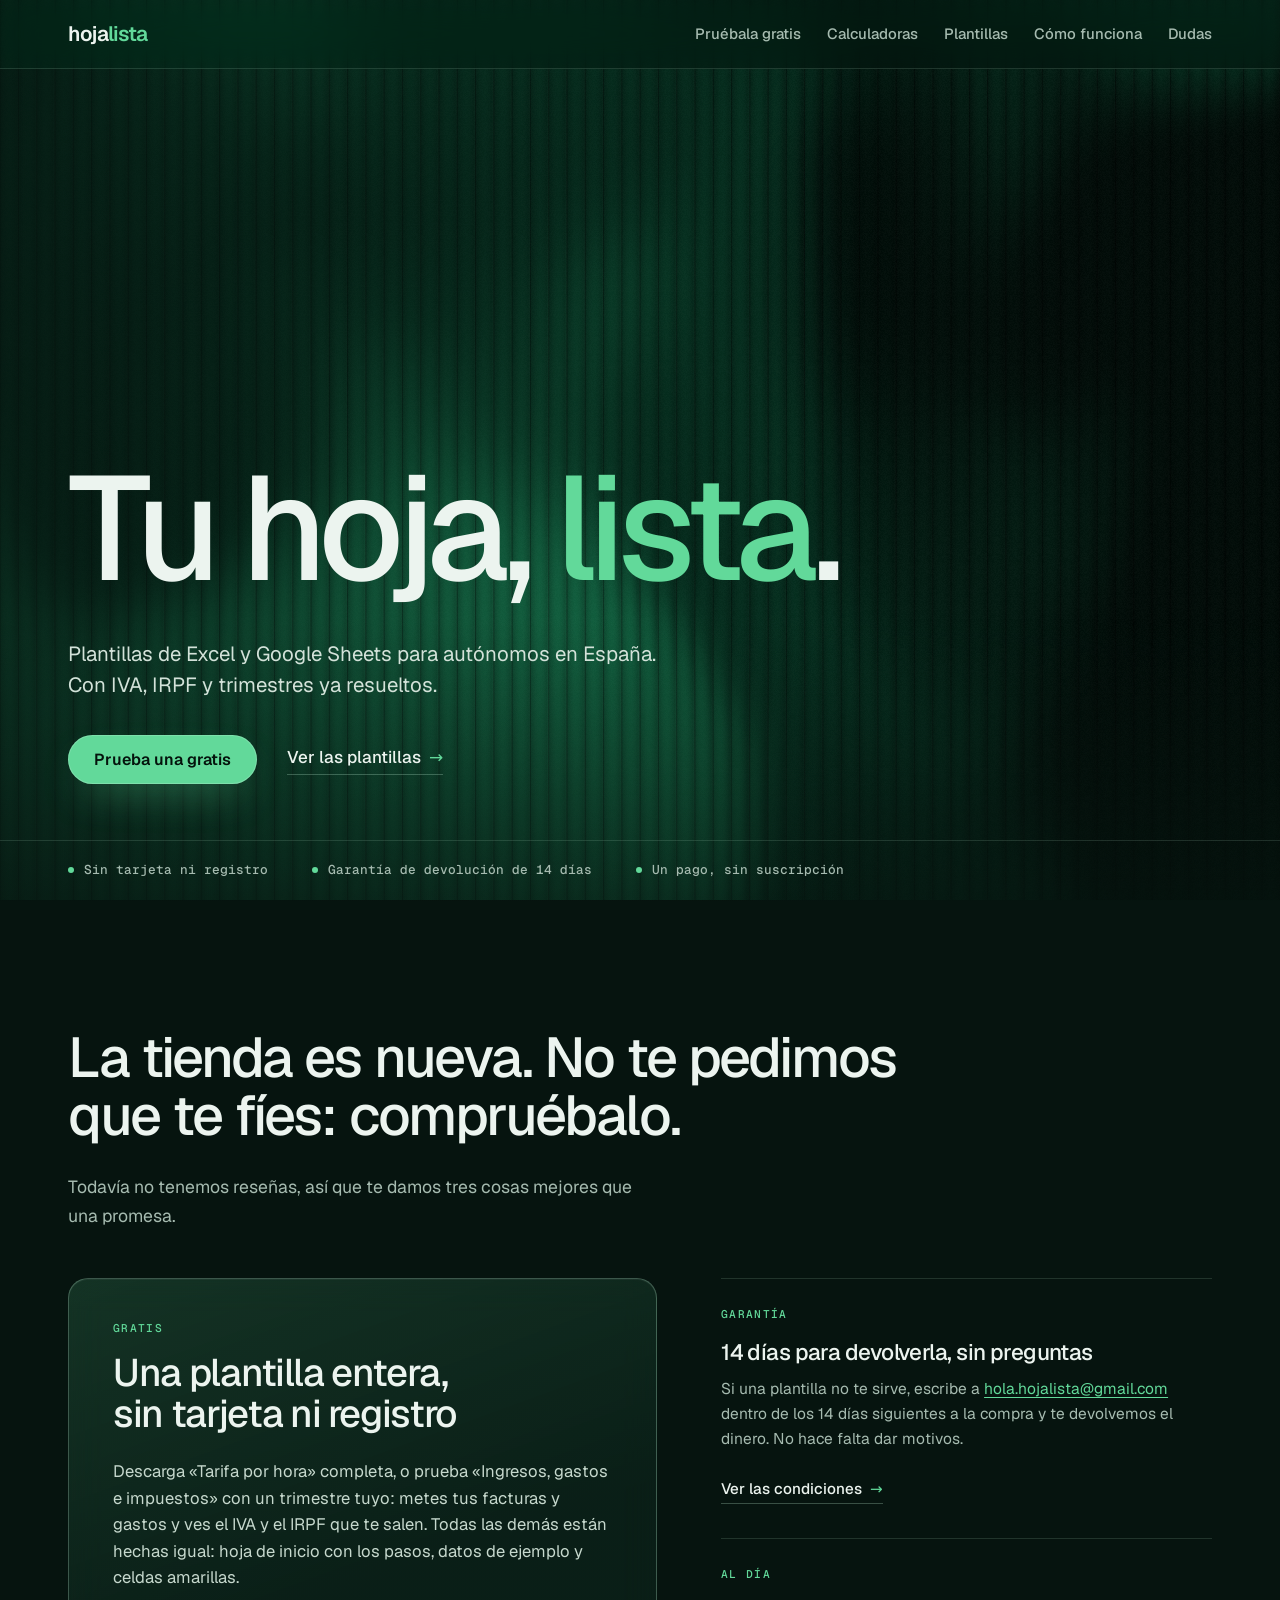
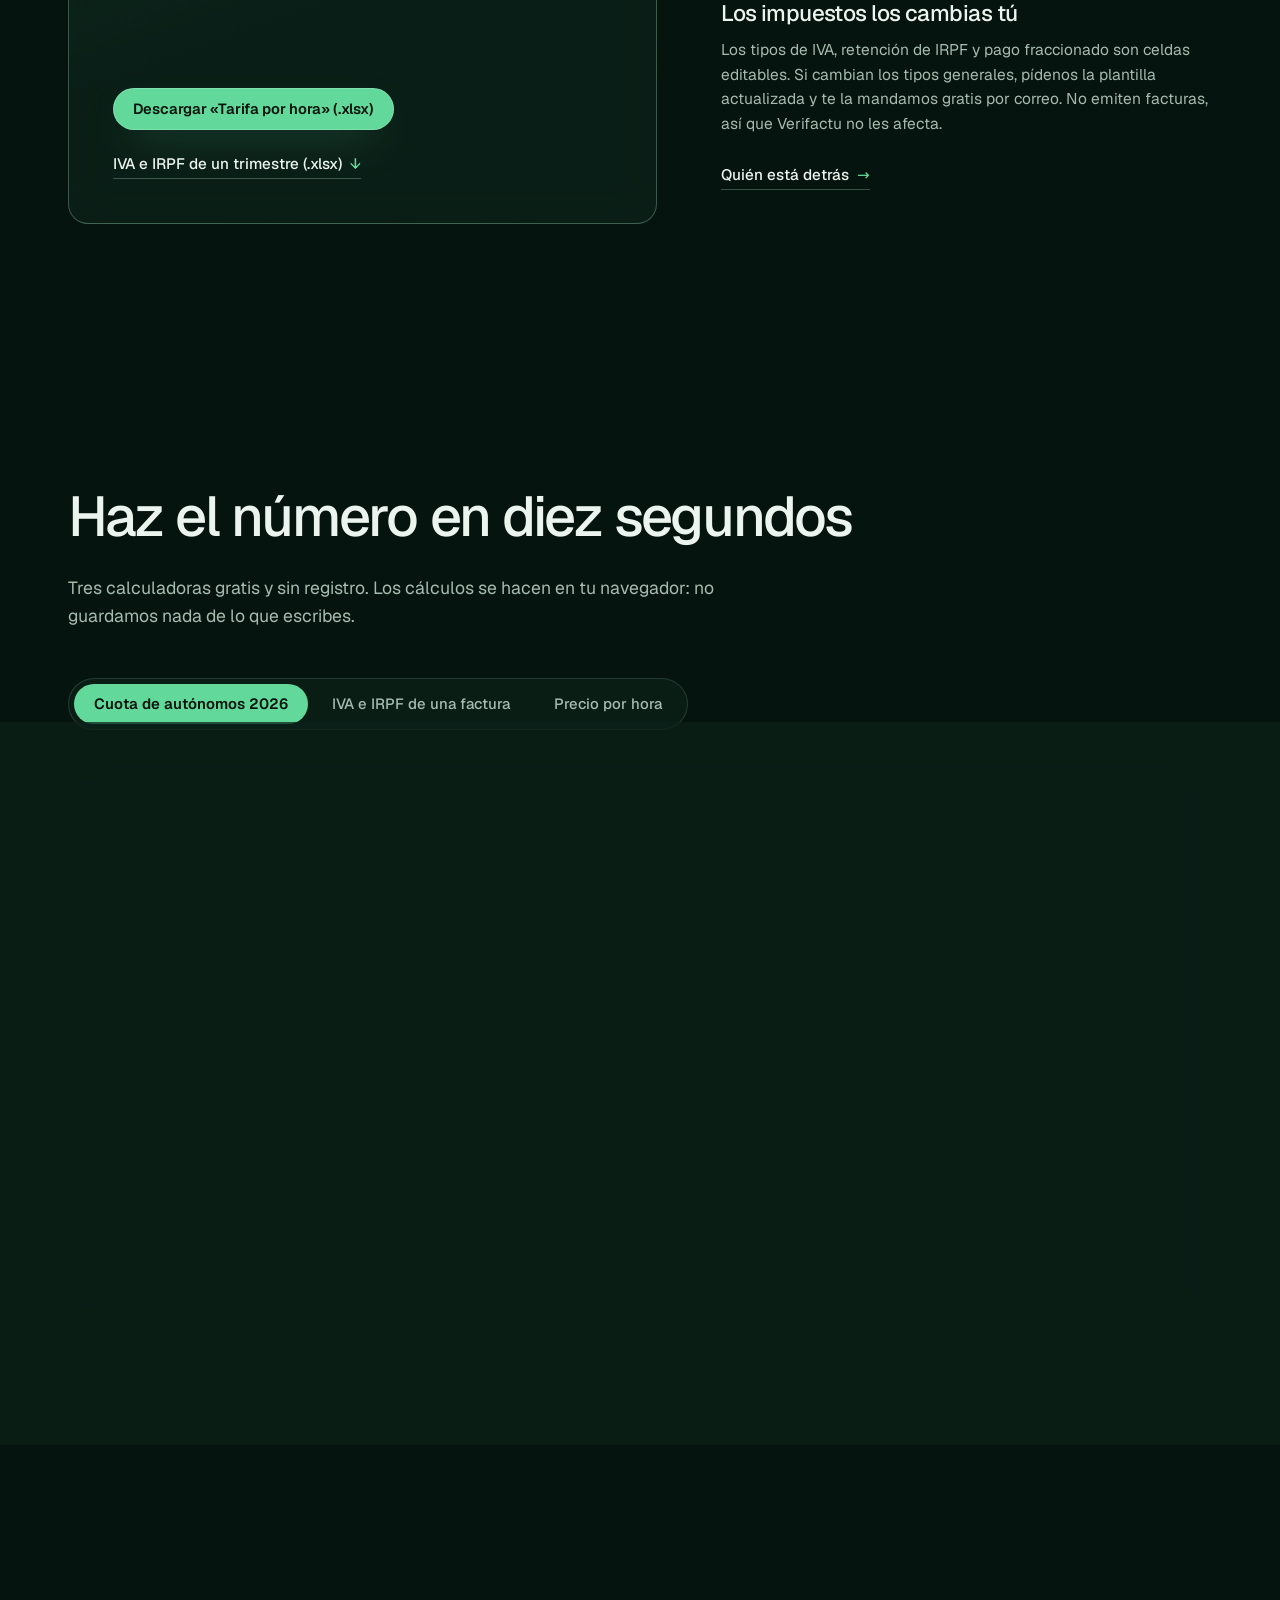
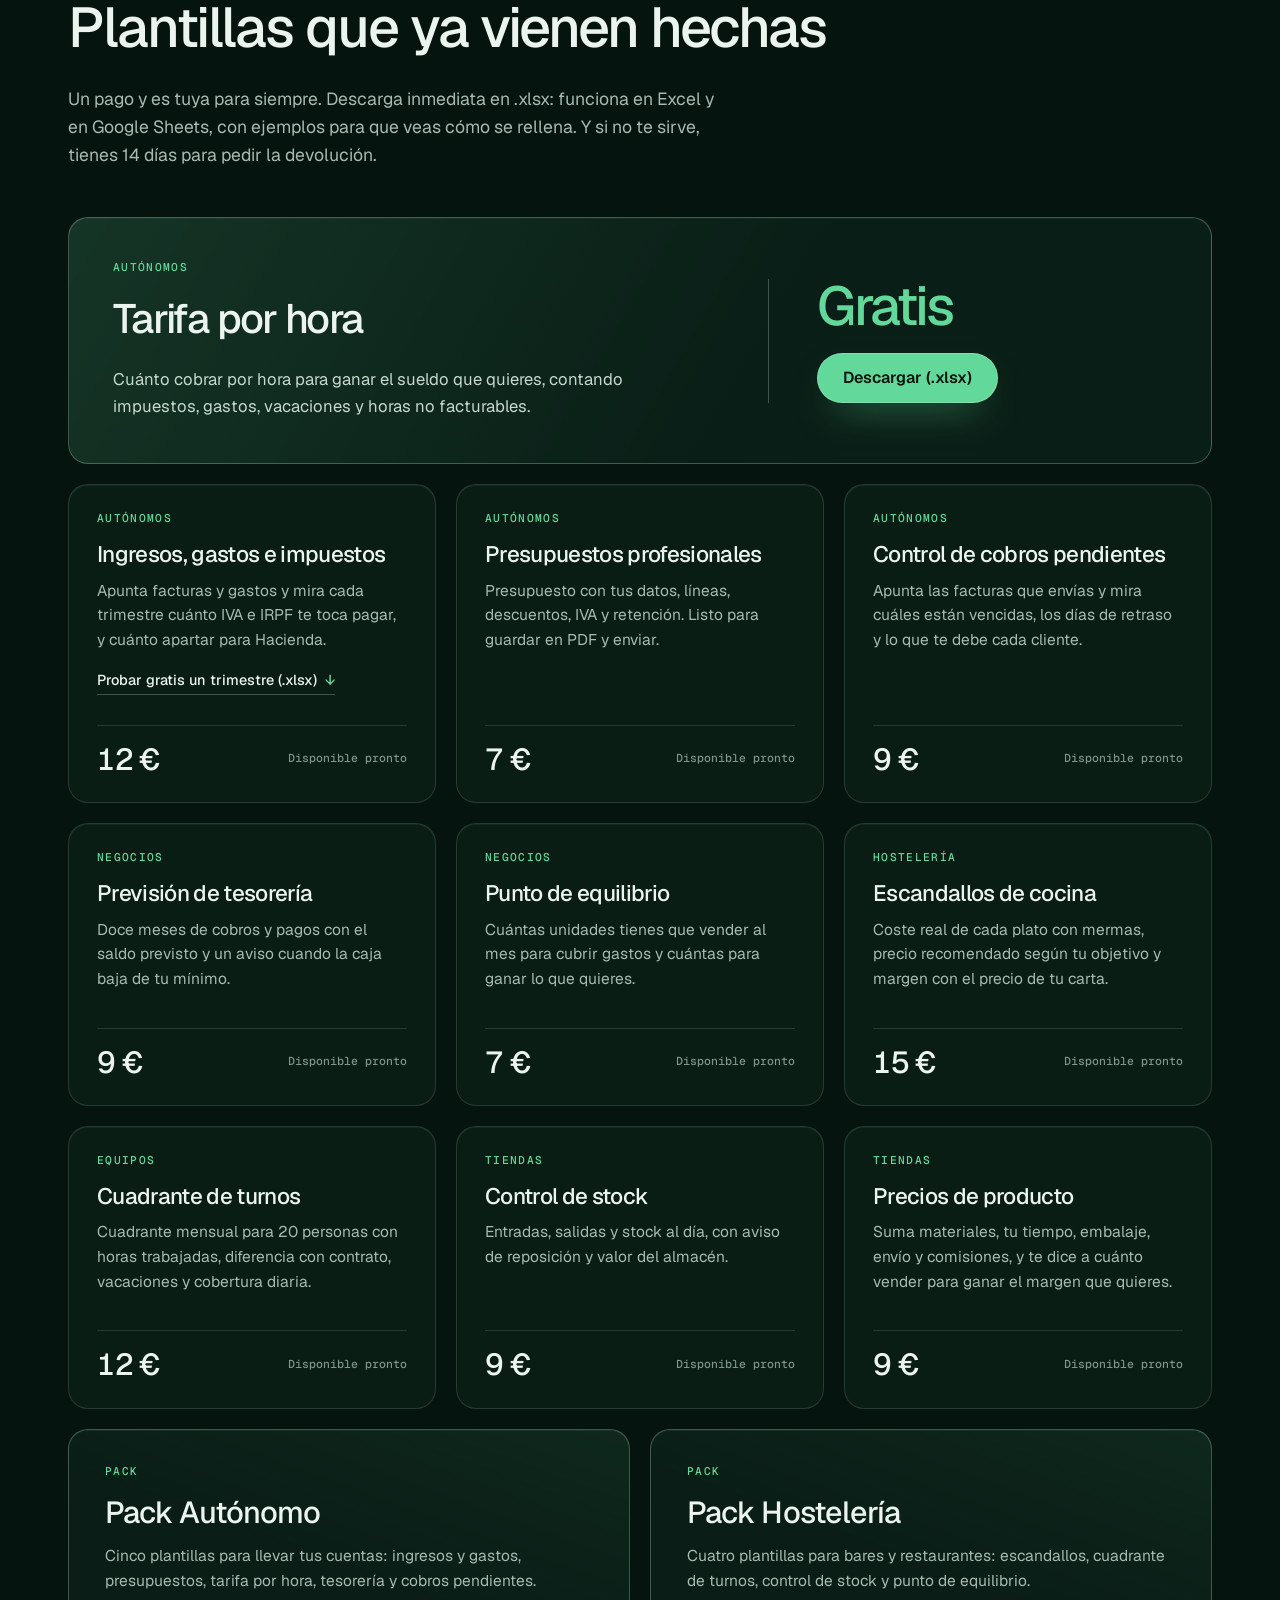
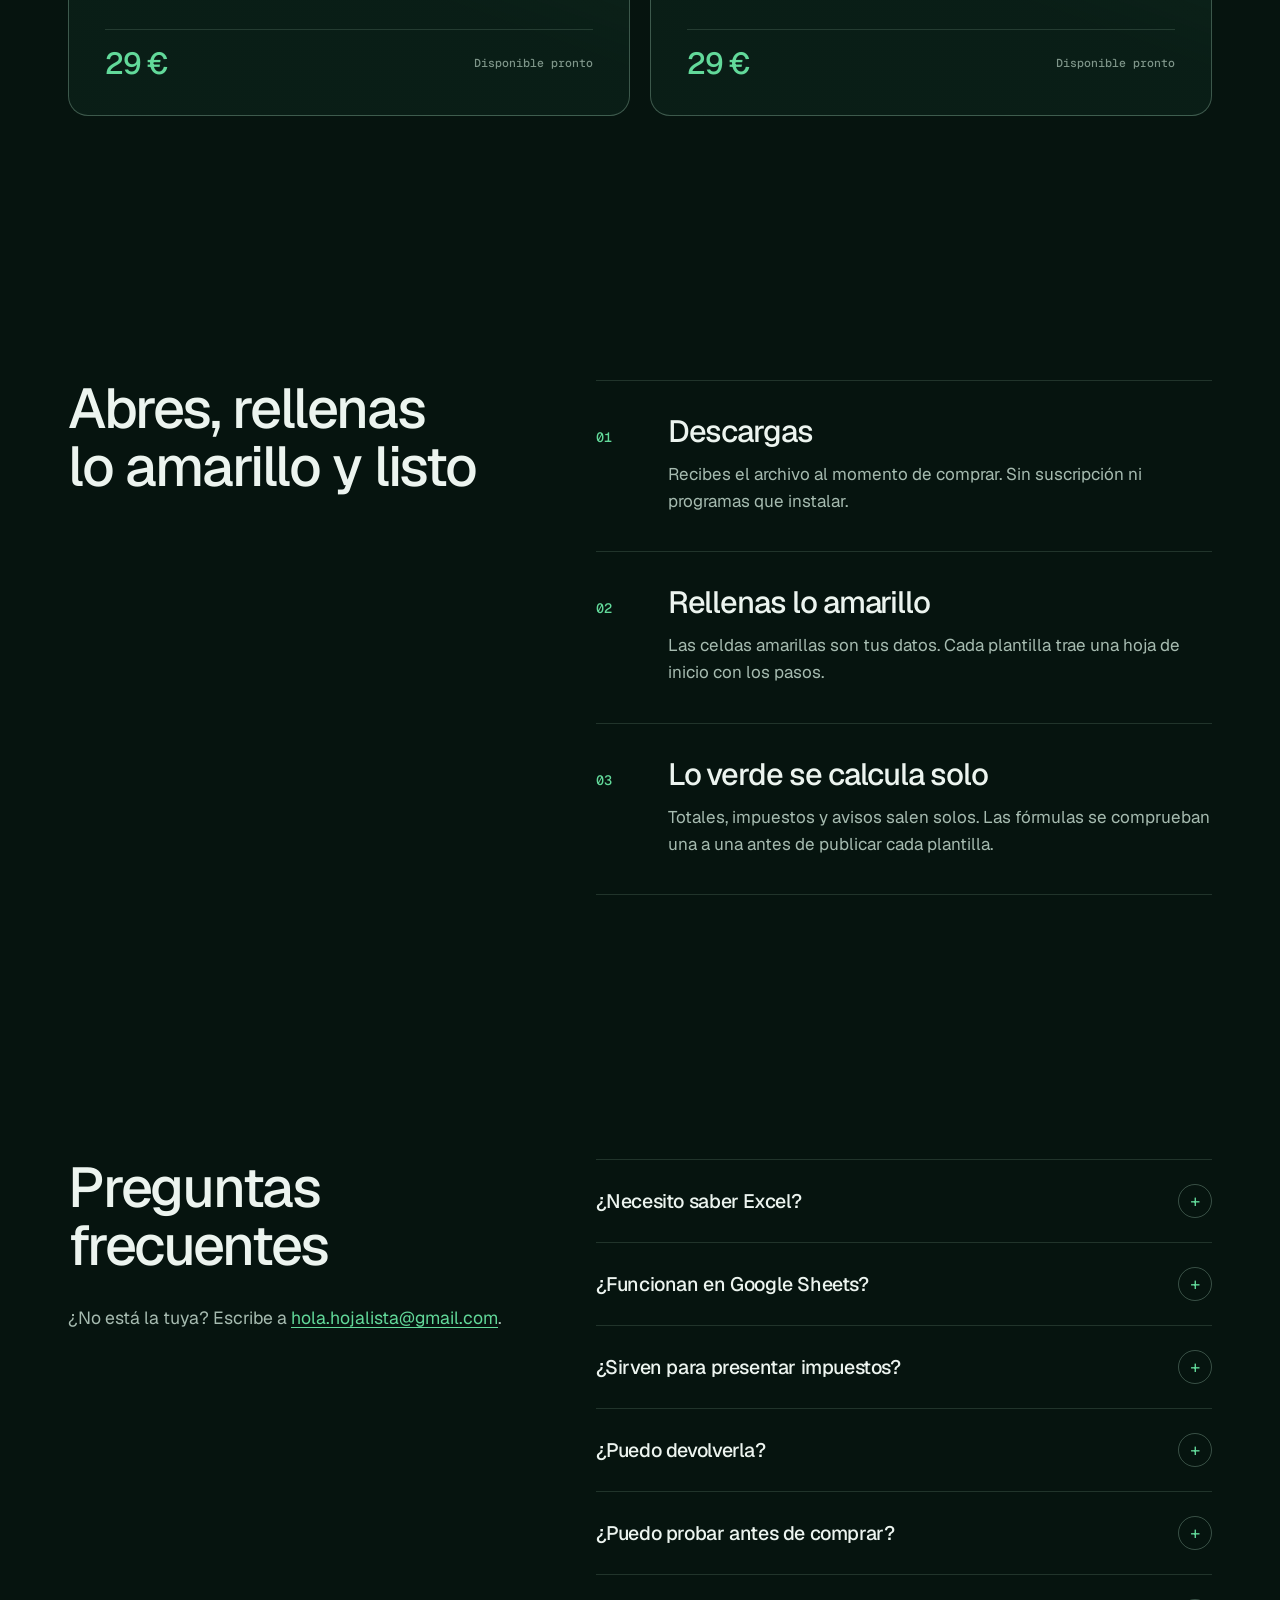
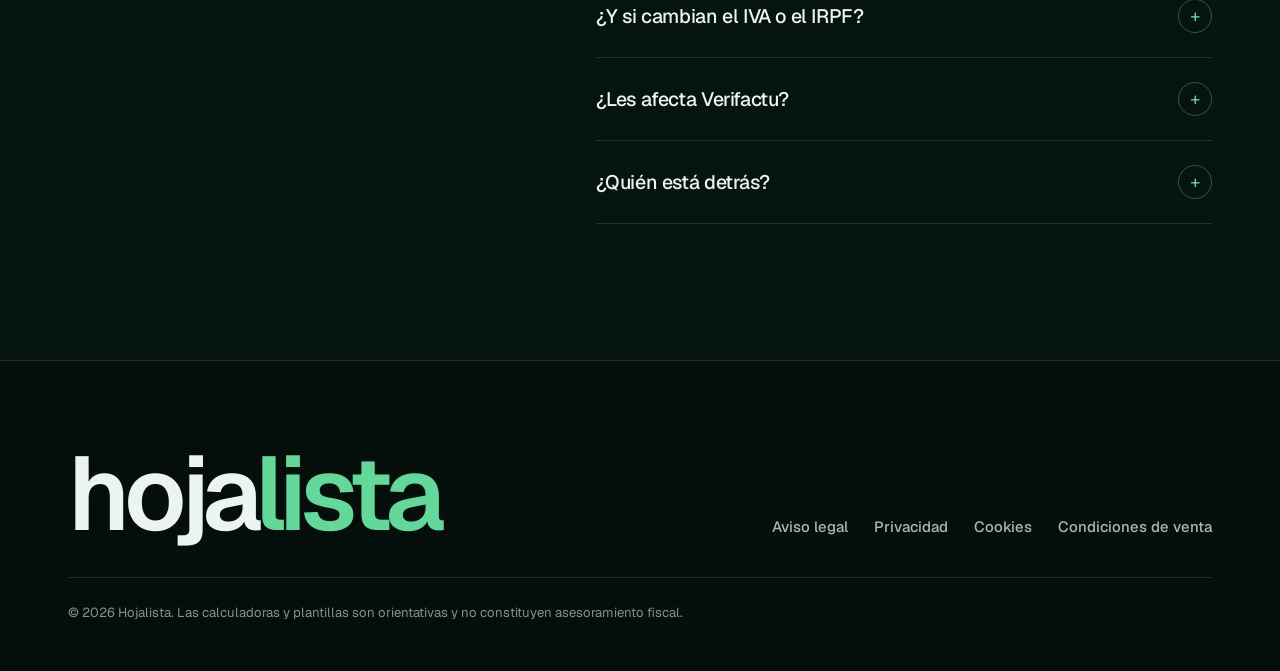
==== commit 82dc1e7b: "Rediseño: tema verde oscuro con fondo fluido y portada a pantalla completa Co-Authored-By: Claude Fa" ====
--- a/index.html
+++ b/index.html
@@ -7,18 +7,18 @@
 <meta name="description" content="Plantillas de Excel y Google Sheets para autónomos y pequeños negocios en España: ingresos y gastos, IVA e IRPF, presupuestos, escandallos, turnos y stock. Calculadoras gratis de cuota de autónomos, IVA y precio por hora.">
 <link rel="canonical" href="https://hojalista.es/">
 <link rel="icon" href="favicon.svg" type="image/svg+xml">
-<meta name="theme-color" content="#f6f1e6">
+<meta name="theme-color" content="#06140f">
 <meta property="og:type" content="website">
 <meta property="og:locale" content="es_ES">
 <meta property="og:url" content="https://hojalista.es/">
 <meta property="og:title" content="Hojalista · Plantillas de Excel y calculadoras para autónomos">
 <meta property="og:description" content="Calculadoras gratis de cuota de autónomos, IVA e IRPF y precio por hora, y plantillas de Excel y Google Sheets para autónomos y pequeños negocios en España.">
 <meta property="og:image" content="https://hojalista.es/og.png">
-<link rel="preload" href="fonts/fraunces.woff2" as="font" type="font/woff2" crossorigin>
 <link rel="preload" href="fonts/geist.woff2" as="font" type="font/woff2" crossorigin>
 <link rel="stylesheet" href="styles.css">
 </head>
 <body>
+<canvas id="fondo" aria-hidden="true"></canvas>
 <a class="skip" href="#contenido">Saltar al contenido</a>
 <header class="top"><div class="wrap">
   <a class="logo" href="#">hoja<span>lista</span></a>
@@ -26,35 +26,16 @@
 </div></header>
 
 <main id="contenido">
-<div class="hero"><div class="wrap">
-  <div class="hero-text">
-    <p class="ref"><span>A1</span>Plantillas de Excel para autónomos, en español</p>
+<div class="hero">
+  <div class="wrap hero-text">
     <h1>Tu hoja, <em>lista</em>.</h1>
-    <p class="lead">Plantillas de Excel y Google Sheets para llevar las cuentas de tu negocio sin pelearte con las fórmulas. Hechas para autónomos y pequeños negocios en España: con IVA, IRPF y trimestres.</p>
+    <p class="lead">Plantillas de Excel y Google Sheets para autónomos en España. Con IVA, IRPF y trimestres ya resueltos.</p>
     <div class="cta"><a class="btn" href="#prueba">Prueba una gratis</a><a class="link" href="#plantillas">Ver las plantillas</a></div>
-    <p class="trust">Sin tarjeta ni registro · Garantía de devolución de 14 días</p>
   </div>
-  <div class="hero-art" aria-hidden="true">
-    <div class="sheet">
-      <div class="chrome"><i></i>ingresos-gastos-impuestos.xlsx</div>
-      <div class="fx"><span>B6</span><span class="f">fx</span><span>=B4+B5</span></div>
-      <table>
-        <tr><th></th><th>A</th><th>B</th></tr>
-        <tr class="head"><th>1</th><td colspan="2">Trimestre 1 · Resumen</td></tr>
-        <tr class="in"><th>2</th><td>Ingresos sin IVA</td><td>5.850,00 €</td></tr>
-        <tr class="in"><th>3</th><td>Gastos deducibles</td><td>1.240,00 €</td></tr>
-        <tr class="out"><th>4</th><td>IVA a pagar (modelo 303)</td><td>968,10 €</td></tr>
-        <tr class="out"><th>5</th><td>IRPF a pagar (modelo 130)</td><td>922,00 €</td></tr>
-        <tr class="out sel"><th>6</th><td>Aparta para Hacienda</td><td>1.890,10 €</td></tr>
-      </table>
-      <div class="sheet-tabs"><span>Inicio</span><span>Facturas</span><span>Gastos</span><span class="on">Resumen</span></div>
-    </div>
-    <p class="legend"><span class="k in"></span>Lo amarillo lo rellenas tú <span class="k out"></span>Lo verde se calcula solo</p>
-  </div>
-</div></div>
+  <div class="facts"><div class="wrap"><ul><li>Sin tarjeta ni registro</li><li>Garantía de devolución de 14 días</li><li>Un pago, sin suscripción</li></ul></div></div>
+</div>
 
-<section class="alt" id="prueba"><div class="wrap">
-  <p class="ref"><span>B2</span>Pruébala antes de pagar</p>
+<section id="prueba"><div class="wrap">
   <h2>La tienda es nueva. No te pedimos que te fíes: compruébalo.</h2>
   <p class="sub">Todavía no tenemos reseñas, así que te damos tres cosas mejores que una promesa.</p>
   <div class="trio">
@@ -62,7 +43,7 @@
       <span class="tag">Gratis</span>
       <h3>Una plantilla entera, sin tarjeta ni registro</h3>
       <p>Descarga «Tarifa por hora» completa, o prueba «Ingresos, gastos e impuestos» con un trimestre tuyo: metes tus facturas y gastos y ves el IVA y el IRPF que te salen. Todas las demás están hechas igual: hoja de inicio con los pasos, datos de ejemplo y celdas amarillas.</p>
-      <div class="foot col"><a class="btn" href="descargas/06-tarifa-por-hora.xlsx" download>Descargar «Tarifa por hora» (.xlsx)</a><a class="link" href="descargas/01-prueba-un-trimestre.xlsx" download>IVA e IRPF de un trimestre (.xlsx)</a></div>
+      <div class="foot col"><a class="btn" href="descargas/06-tarifa-por-hora.xlsx" download data-goatcounter-click="descarga-tarifa-por-hora" data-goatcounter-title="Descarga: Tarifa por hora">Descargar «Tarifa por hora» (.xlsx)</a><a class="link" href="descargas/01-prueba-un-trimestre.xlsx" download data-goatcounter-click="descarga-prueba-un-trimestre" data-goatcounter-title="Descarga: Prueba de un trimestre">IVA e IRPF de un trimestre (.xlsx)</a></div>
     </div>
     <div class="card rv">
       <span class="tag">Garantía</span>
@@ -80,9 +61,8 @@
 </div></section>
 
 <section id="calculadoras"><div class="wrap">
-  <p class="ref"><span>C3</span>Gratis y sin registro</p>
-  <h2>Calculadoras</h2>
-  <p class="sub">Haz el número en diez segundos. Los cálculos se hacen en tu navegador: no guardamos nada de lo que escribes.</p>
+  <h2>Haz el número en diez segundos</h2>
+  <p class="sub">Tres calculadoras gratis y sin registro. Los cálculos se hacen en tu navegador: no guardamos nada de lo que escribes.</p>
   <div class="tabs" role="tablist">
     <button role="tab" aria-selected="true" data-calc="calc-cuota">Cuota de autónomos 2026</button>
     <button role="tab" aria-selected="false" data-calc="calc-factura">IVA e IRPF de una factura</button>
@@ -168,28 +148,25 @@
   </div>
 </div></section>
 
-<section class="alt" id="plantillas"><div class="wrap">
-  <p class="ref"><span>D4</span>Catálogo</p>
-  <h2>Plantillas</h2>
+<section id="plantillas"><div class="wrap">
+  <h2>Plantillas que ya vienen hechas</h2>
   <p class="sub">Un pago y es tuya para siempre. Descarga inmediata en .xlsx: funciona en Excel y en Google Sheets, con ejemplos para que veas cómo se rellena. Y si no te sirve, tienes 14 días para pedir la devolución.</p>
   <div class="grid" id="catalogo-grid"></div>
 </div></section>
 
 <section id="como"><div class="wrap split">
   <div class="split-head">
-    <p class="ref"><span>E5</span>Cómo funciona</p>
     <h2>Abres, rellenas lo amarillo y listo</h2>
   </div>
   <ol class="steps">
-    <li class="rv"><div><h3>Descargas</h3><p>Recibes el archivo al momento de comprar. Sin suscripción ni programas que instalar.</p></div><span class="cell file" aria-hidden="true">.xlsx</span></li>
-    <li class="rv"><div><h3>Rellenas lo amarillo</h3><p>Las celdas amarillas son tus datos. Cada plantilla trae una hoja de inicio con los pasos.</p></div><span class="cell in" aria-hidden="true">1.200,00 €</span></li>
-    <li class="rv"><div><h3>Lo verde se calcula solo</h3><p>Totales, impuestos y avisos salen solos. Las fórmulas se comprueban una a una antes de publicar cada plantilla.</p></div><span class="cell out" aria-hidden="true">252,00 €</span></li>
+    <li class="rv"><div><h3>Descargas</h3><p>Recibes el archivo al momento de comprar. Sin suscripción ni programas que instalar.</p></div></li>
+    <li class="rv"><div><h3>Rellenas lo amarillo</h3><p>Las celdas amarillas son tus datos. Cada plantilla trae una hoja de inicio con los pasos.</p></div></li>
+    <li class="rv"><div><h3>Lo verde se calcula solo</h3><p>Totales, impuestos y avisos salen solos. Las fórmulas se comprueban una a una antes de publicar cada plantilla.</p></div></li>
   </ol>
 </div></section>
 
-<section class="alt" id="dudas"><div class="wrap split">
+<section id="dudas"><div class="wrap split">
   <div class="split-head">
-    <p class="ref"><span>F6</span>Dudas</p>
     <h2>Preguntas frecuentes</h2>
     <p class="sub">¿No está la tuya? Escribe a <a href="mailto:hola.hojalista@gmail.com">hola.hojalista@gmail.com</a>.</p>
   </div>
@@ -212,5 +189,6 @@
   <p>© 2026 Hojalista. Las calculadoras y plantillas son orientativas y no constituyen asesoramiento fiscal.</p>
 </div></footer>
 <script src="app.js"></script>
+<script data-goatcounter="https://hojalista.goatcounter.com/count" async src="https://gc.zgo.at/count.js"></script>
 </body>
 </html>
--- a/styles.css
+++ b/styles.css
@@ -1,277 +1,234 @@
-/* Hojalista — papel de hoja de cálculo: amarillo = lo rellenas tú, verde = se calcula solo. */
-@font-face { font-family: "Fraunces"; src: url("fonts/fraunces.woff2") format("woff2"); font-weight: 100 900; font-style: normal; font-display: swap; }
-@font-face { font-family: "Fraunces"; src: url("fonts/fraunces-italic.woff2") format("woff2"); font-weight: 100 900; font-style: italic; font-display: swap; }
+/* Hojalista. Tema único verde oscuro, un solo acento (menta), fondo de vidrio estriado que fluye.
+   Radios: botones y pestañas en píldora, paneles 20px, campos 12px. */
 @font-face { font-family: "Geist"; src: url("fonts/geist.woff2") format("woff2"); font-weight: 100 900; font-display: swap; }
 @font-face { font-family: "Geist Mono"; src: url("fonts/geist-mono.woff2") format("woff2"); font-weight: 100 900; font-display: swap; }
 
 :root {
-  --green: #1f5f4a; --green-dark: #174838; --green-soft: #e1ede7; --cream: #faf7f0; --paper: #f6f1e6; --card: #fffdf8;
-  --amber: #e8a33d; --ink: #1e2a26; --grey: #5b6661; --line: #d9d3c4; --rule: #e6e0d1; --input: #fff5cf; --white: #fff;
-  --radius: 8px;
-  --serif: "Fraunces", Georgia, "Times New Roman", serif;
+  color-scheme: dark;
+  --bg: #06140f; --bg-2: #0a1f17; --surface: rgba(11, 33, 25, .74); --surface-2: rgba(255, 255, 255, .045);
+  --ink: #ecf4ef; --muted: #a6bbb0; --faint: #7f968a;
+  --line: rgba(190, 235, 210, .15); --line-2: rgba(190, 235, 210, .28);
+  --accent: #62d99a; --accent-hi: #86e7b4; --on-accent: #04130c;
+  --r-panel: 20px; --r-field: 12px; --r-pill: 999px;
   --sans: "Geist", "Segoe UI", system-ui, -apple-system, Roboto, Helvetica, Arial, sans-serif;
   --mono: "Geist Mono", ui-monospace, "Cascadia Mono", Consolas, monospace;
-  --shadow: 0 1px 0 rgba(23, 72, 56, .06), 0 14px 30px -18px rgba(23, 72, 56, .35);
-  --grid: linear-gradient(rgba(31, 95, 74, .075) 1px, transparent 1px), linear-gradient(90deg, rgba(31, 95, 74, .075) 1px, transparent 1px);
-  --grain: url("data:image/svg+xml,%3Csvg xmlns='http://www.w3.org/2000/svg' width='200' height='200'%3E%3Cfilter id='n'%3E%3CfeTurbulence type='fractalNoise' baseFrequency='.85' numOctaves='2' stitchTiles='stitch'/%3E%3CfeColorMatrix values='0 0 0 0 .12 0 0 0 0 .17 0 0 0 0 .14 0 0 0 .55 0'/%3E%3C/filter%3E%3Crect width='100%25' height='100%25' filter='url(%23n)'/%3E%3C/svg%3E");
+  --ease: cubic-bezier(.2, .7, .2, 1);
+  --head: 68px;
 }
 * { box-sizing: border-box; }
-html { scroll-behavior: smooth; -webkit-text-size-adjust: 100%; }
-body { margin: 0; background: var(--paper); color: var(--ink); font: 400 17px/1.6 var(--sans); -webkit-font-smoothing: antialiased; }
-/* Grano de papel sobre toda la página */
-body::before { content: ""; position: fixed; inset: 0; z-index: 50; pointer-events: none; background: var(--grain); opacity: .16; mix-blend-mode: multiply; }
-a { color: var(--green); text-underline-offset: 3px; text-decoration-thickness: 1px; }
-a:hover { color: var(--green-dark); text-decoration-thickness: 2px; }
-::selection { background: var(--input); color: var(--ink); }
-:focus-visible { outline: 2px solid var(--green); outline-offset: 3px; border-radius: 2px; }
-.wrap { max-width: 1160px; margin: 0 auto; padding: 0 24px; }
-h1, h2, h3 { margin: 0 0 .5em; text-wrap: balance; }
-h1, h2 { font-family: var(--serif); font-weight: 480; letter-spacing: -.025em; line-height: 1.04; font-optical-sizing: auto; }
-h1 { font-size: clamp(3rem, 8.2vw, 6rem); letter-spacing: -.04em; line-height: .95; }
-h2 { font-size: clamp(1.9rem, 4vw, 3rem); max-width: 20em; }
-h3 { font-size: 1.12rem; font-weight: 600; letter-spacing: -.01em; line-height: 1.25; }
+html { scroll-behavior: smooth; -webkit-text-size-adjust: 100%; background: var(--bg) radial-gradient(120% 80% at 80% 0%, #0f3a2a 0%, #0a2219 38%, var(--bg) 72%) fixed; }
+body { margin: 0; color: var(--ink); font: 400 17px/1.6 var(--sans); -webkit-font-smoothing: antialiased; }
+#fondo { position: fixed; inset: 0; width: 100%; height: 100%; z-index: -1; display: block; opacity: 0; transition: opacity 1.2s ease; }
+#fondo.on { opacity: 1; }
+a { color: var(--accent); text-underline-offset: 3px; text-decoration-thickness: 1px; }
+a:hover { color: var(--accent-hi); }
+::selection { background: var(--accent); color: var(--on-accent); }
+:focus-visible { outline: 2px solid var(--accent); outline-offset: 3px; border-radius: 6px; }
+.wrap { max-width: 1200px; margin: 0 auto; padding: 0 28px; }
+h1, h2, h3 { margin: 0 0 .5em; text-wrap: balance; font-weight: 500; }
+h1 { font-size: clamp(3.6rem, 11.5vw, 9.5rem); letter-spacing: -.055em; line-height: .92; }
+h2 { font-size: clamp(2rem, 4.6vw, 3.5rem); letter-spacing: -.035em; line-height: 1.04; max-width: 17em; }
+h3 { font-size: 1.15rem; font-weight: 600; letter-spacing: -.015em; line-height: 1.25; }
 p { margin: 0 0 1em; text-wrap: pretty; }
 
-.skip { position: absolute; left: 12px; top: -60px; z-index: 60; background: var(--ink); color: var(--white); padding: 10px 14px; border-radius: 6px; }
-.skip:focus { top: 12px; color: var(--white); }
+.skip { position: absolute; left: 12px; top: -60px; z-index: 60; background: var(--accent); color: var(--on-accent); padding: 10px 16px; border-radius: var(--r-pill); font-weight: 600; text-decoration: none; }
+.skip:focus { top: 12px; color: var(--on-accent); }
 
 /* Cabecera */
-header.top { position: sticky; top: 0; z-index: 20; background: rgba(246, 241, 230, .88); -webkit-backdrop-filter: blur(10px); backdrop-filter: blur(10px); border-bottom: 1px solid var(--line); }
-header.top .wrap { display: flex; align-items: center; justify-content: space-between; gap: 16px; min-height: 62px; }
-.logo { font-family: var(--serif); font-weight: 600; font-size: 1.45rem; color: var(--green-dark); text-decoration: none; letter-spacing: -.03em; line-height: 1; white-space: nowrap; }
-.logo span { position: relative; margin-left: 3px; padding: 1px 5px 2px; background: var(--input); box-shadow: inset 0 0 0 2px var(--green); font-style: italic; }
-.logo span::after { content: ""; position: absolute; right: -4px; bottom: -4px; width: 7px; height: 7px; background: var(--green); border: 1.5px solid var(--paper); }
-.logo:hover { color: var(--green-dark); }
-nav a { margin-left: 22px; text-decoration: none; color: var(--ink); font-size: .93rem; font-weight: 500; padding: 6px 0; background: linear-gradient(var(--green), var(--green)) 0 100% / 0 2px no-repeat; transition: background-size .25s ease, color .2s; }
-nav a:hover { color: var(--green); background-size: 100% 2px; }
-
-/* Referencia de celda: sustituye a los rótulos en mayúsculas */
-.ref { display: flex; align-items: center; gap: 10px; margin: 0 0 18px; font-family: var(--serif); font-style: italic; font-size: 1.05rem; color: var(--green); }
-.ref span { font: 600 .72rem/1 var(--mono); color: var(--grey); background: var(--card); border: 1px solid var(--line); padding: 5px 7px; border-radius: 3px; letter-spacing: .04em; }
-.sub { color: var(--grey); max-width: 40em; margin-bottom: 40px; font-size: 1.06rem; }
+header.top { position: sticky; top: 0; z-index: 20; background: rgba(6, 20, 15, .55); -webkit-backdrop-filter: blur(16px) saturate(1.3); backdrop-filter: blur(16px) saturate(1.3); border-bottom: 1px solid var(--line); }
+header.top .wrap { display: flex; align-items: center; justify-content: space-between; gap: 16px; min-height: var(--head); }
+.logo { font-weight: 600; font-size: 1.3rem; color: var(--ink); text-decoration: none; letter-spacing: -.04em; line-height: 1; white-space: nowrap; }
+.logo span { color: var(--accent); }
+.logo:hover { color: var(--ink); }
+nav a { margin-left: 26px; text-decoration: none; color: var(--muted); font-size: .93rem; font-weight: 500; padding: 6px 0; transition: color .2s; }
+nav a:hover { color: var(--ink); }
+
+.sub { color: var(--muted); max-width: 38em; margin-bottom: 48px; font-size: 1.1rem; }
 
 /* Botones y enlaces */
-.btn { display: inline-flex; align-items: center; justify-content: center; background: var(--green); color: var(--white); font: 600 1rem/1.2 var(--sans); padding: 14px 22px; border-radius: var(--radius); text-decoration: none; border: 0; cursor: pointer; box-shadow: 0 4px 0 var(--green-dark), 0 14px 22px -12px rgba(23, 72, 56, .6); transition: transform .15s ease, box-shadow .15s ease, background .2s; }
-.btn:hover { background: #256d55; color: var(--white); transform: translateY(-1px); box-shadow: 0 5px 0 var(--green-dark), 0 18px 26px -12px rgba(23, 72, 56, .6); }
-.btn:active { transform: translateY(3px); box-shadow: 0 1px 0 var(--green-dark); }
-.link { font-weight: 600; text-decoration: none; background: linear-gradient(currentColor, currentColor) 0 100% / 100% 1px no-repeat; padding-bottom: 2px; transition: background-size .2s; }
-.link::after { content: " →"; display: inline-block; margin-left: 4px; transition: transform .2s ease; }
-.link:hover { background-size: 100% 2px; }
+.btn { display: inline-flex; align-items: center; justify-content: center; white-space: nowrap; background: var(--accent); color: var(--on-accent); font: 600 1rem/1.2 var(--sans); padding: 15px 26px; border-radius: var(--r-pill); text-decoration: none; border: 0; cursor: pointer; box-shadow: 0 0 0 1px rgba(255, 255, 255, .18) inset, 0 18px 40px -18px rgba(98, 217, 154, .7); transition: transform .2s var(--ease), background .2s, box-shadow .2s; }
+.btn:hover { background: var(--accent-hi); color: var(--on-accent); transform: translateY(-2px); box-shadow: 0 0 0 1px rgba(255, 255, 255, .25) inset, 0 22px 44px -16px rgba(98, 217, 154, .8); }
+.btn:active { transform: translateY(0) scale(.98); }
+.link { color: var(--ink); font-weight: 500; text-decoration: none; background: linear-gradient(var(--line-2), var(--line-2)) 0 100% / 100% 1px no-repeat; padding-bottom: 3px; transition: color .2s; }
+.link::after { content: "→"; display: inline-block; margin-left: 8px; color: var(--accent); transition: transform .25s var(--ease); }
+.link:hover { color: var(--accent-hi); }
 .link:hover::after { transform: translateX(4px); }
-a[download].link::after { content: " ↓"; }
+a[download].link::after { content: "↓"; }
 a[download].link:hover::after { transform: translateY(3px); }
 
-/* Portada */
-.hero { position: relative; padding: 76px 0 96px; overflow: hidden; border-bottom: 1px solid var(--line); }
-.hero::before { content: ""; position: absolute; inset: 0; background: var(--grid); background-size: 32px 32px; -webkit-mask-image: radial-gradient(120% 90% at 78% 30%, #000 25%, transparent 78%); mask-image: radial-gradient(120% 90% at 78% 30%, #000 25%, transparent 78%); }
-.hero .wrap { position: relative; display: grid; grid-template-columns: minmax(0, 1.05fr) minmax(0, .95fr); gap: 56px; align-items: center; }
-.hero h1 { margin-bottom: .32em; }
-.hero em { position: relative; display: inline-block; font-style: italic; font-weight: 420; color: var(--green-dark); background: var(--input); box-shadow: inset 0 0 0 3px var(--green); padding: 0 .14em .06em .1em; margin-left: .04em; }
-.hero em::after { content: ""; position: absolute; right: -7px; bottom: -7px; width: 12px; height: 12px; background: var(--green); border: 2px solid var(--paper); }
-.hero p.lead { font-size: 1.2rem; line-height: 1.55; color: #35423d; max-width: 31em; margin-bottom: 30px; }
-.cta { display: flex; flex-wrap: wrap; align-items: center; gap: 16px 26px; }
-.trust { margin: 26px 0 0; font: 500 .8rem/1.4 var(--mono); color: var(--grey); letter-spacing: -.01em; }
-
-/* Hoja de cálculo de la portada */
-.hero-art { position: relative; }
-.sheet { position: relative; background: var(--card); border: 1px solid #c8c1ad; border-radius: 10px; font: 500 .84rem/1.25 var(--mono); transform: rotate(1.4deg); box-shadow: 0 2px 0 rgba(23, 72, 56, .08), 0 40px 60px -30px rgba(23, 72, 56, .5); }
-.sheet::before { content: ""; position: absolute; inset: 0; z-index: -1; background: #efe9da; border: 1px solid #c8c1ad; border-radius: 10px; transform: rotate(-3.2deg) translate(-10px, 8px); }
-.sheet .chrome { display: flex; align-items: center; gap: 9px; padding: 10px 14px; background: var(--green-dark); color: rgba(255, 255, 255, .92); border-radius: 9px 9px 0 0; font: 500 .8rem/1 var(--sans); }
-.sheet .chrome i { width: 13px; height: 13px; border-radius: 3px; background: var(--amber); box-shadow: inset 0 0 0 3px var(--green-dark), 0 0 0 1.5px var(--amber); }
-.sheet .fx { display: grid; grid-template-columns: 46px 34px 1fr; border-bottom: 1px solid var(--line); color: var(--ink); }
-.sheet .fx span { padding: 7px 10px; border-right: 1px solid var(--rule); }
-.sheet .fx .f { font-family: var(--serif); font-style: italic; color: var(--grey); text-align: center; padding-inline: 0; }
-.sheet table { width: 100%; border-collapse: collapse; }
-.sheet th { width: 34px; background: #efeadc; color: var(--grey); font-weight: 500; font-size: .7rem; text-align: center; border: 1px solid var(--line); padding: 4px 0; }
-.sheet td { border: 1px solid var(--rule); padding: 9px 12px; font-family: var(--sans); font-size: .9rem; }
-.sheet td:last-child:not([colspan]) { text-align: right; font: 500 .86rem/1.25 var(--mono); font-variant-numeric: tabular-nums; white-space: nowrap; }
-.sheet .head td { font-weight: 600; color: var(--green-dark); }
-.sheet .in td:last-child { background: var(--input); }
-.sheet .out td:last-child { background: var(--green-soft); font-weight: 600; color: var(--green-dark); }
-.sheet .sel td:first-of-type { font-weight: 600; }
-.sheet .sel td:last-child { position: relative; box-shadow: inset 0 0 0 2px var(--green); }
-.sheet .sel td:last-child::after { content: ""; position: absolute; right: -4px; bottom: -4px; width: 8px; height: 8px; background: var(--green); border: 1.5px solid var(--card); z-index: 1; }
-.sheet .sel th { background: var(--green-soft); color: var(--green-dark); }
-.sheet-tabs { display: flex; gap: 2px; padding: 0 8px; background: #efeadc; border-top: 1px solid var(--line); border-radius: 0 0 9px 9px; font: 500 .74rem/1 var(--sans); color: var(--grey); }
-.sheet-tabs span { padding: 9px 12px; }
-.sheet-tabs .on { background: var(--card); color: var(--green-dark); box-shadow: inset 0 -2px 0 var(--green); font-weight: 600; }
-.legend { display: flex; flex-wrap: wrap; align-items: center; gap: 6px 8px; margin: 34px 0 0 6px; font-family: var(--serif); font-style: italic; font-size: 1rem; color: var(--grey); }
-.k { display: inline-block; width: 22px; height: 14px; border: 1px solid var(--line); margin-left: 12px; }
-.k:first-child { margin-left: 0; }
-.k.in, .cell.in { background: var(--input); }
-.k.out, .cell.out { background: var(--green-soft); }
-.out .num, .sheet .out td:last-child { animation: calc .7s ease both; }
-.sheet .out:nth-of-type(5) td:last-child { animation-delay: .5s; }
-.sheet .out:nth-of-type(6) td:last-child { animation-delay: .75s; }
-.sheet .out:nth-of-type(7) td:last-child { animation-delay: 1s; }
-@keyframes calc { from { color: transparent; background: var(--card); } }
+/* Portada: ocupa la pantalla, texto abajo a la izquierda sobre el fondo */
+.hero { position: relative; min-height: calc(100dvh - var(--head)); display: grid; grid-template-rows: 1fr auto; }
+.hero::before { content: ""; position: absolute; inset: 0; pointer-events: none; background: linear-gradient(90deg, rgba(6, 20, 15, .7) 0%, rgba(6, 20, 15, .3) 40%, transparent 70%), linear-gradient(0deg, rgba(6, 20, 15, .7) 0%, transparent 34%); }
+.hero-text { position: relative; width: 100%; align-self: end; padding-block: 72px 56px; }
+.hero h1 { margin-bottom: .3em; }
+.hero em { font-style: normal; color: var(--accent); }
+.hero p.lead { font-size: clamp(1.1rem, 1.6vw, 1.32rem); line-height: 1.5; color: #d3e2d9; max-width: 30em; margin-bottom: 34px; }
+.cta { display: flex; flex-wrap: wrap; align-items: center; gap: 18px 30px; }
+.facts { position: relative; border-top: 1px solid var(--line); }
+.facts ul { list-style: none; margin: 0; padding: 20px 0 22px; display: flex; flex-wrap: wrap; gap: 8px 44px; font: 500 .8rem/1.4 var(--mono); color: var(--muted); }
+.facts li::before { content: ""; display: inline-block; width: 6px; height: 6px; margin-right: 10px; border-radius: 50%; background: var(--accent); vertical-align: 1px; }
 
 /* Secciones */
-section { padding: 96px 0 108px; scroll-margin-top: 62px; }
-section.alt { background: var(--card); border-top: 1px solid var(--line); border-bottom: 1px solid var(--line); }
-.split { display: grid; grid-template-columns: minmax(0, .8fr) minmax(0, 1.2fr); gap: 64px; align-items: start; }
-.split-head { position: sticky; top: 96px; }
+section { padding: 128px 0 136px; scroll-margin-top: var(--head); }
+.split { display: grid; grid-template-columns: minmax(0, .85fr) minmax(0, 1.15fr); gap: 72px; align-items: start; }
+.split-head { position: sticky; top: calc(var(--head) + 40px); }
 .split-head .sub { margin-bottom: 0; }
 
-/* Tarjetas */
-.card { position: relative; background: var(--card); border: 1px solid var(--line); border-radius: var(--radius); padding: 26px; display: flex; flex-direction: column; }
-section.alt .card { background: var(--cream); }
-.card .tag { align-self: flex-start; font: 600 .68rem/1 var(--mono); text-transform: uppercase; letter-spacing: .1em; color: var(--green); border: 1px solid currentColor; padding: 5px 7px 4px; border-radius: 3px; margin: 0 0 16px; }
-.card p { color: var(--grey); font-size: .96rem; flex: 1; }
+/* Paneles y tarjetas */
+.card { position: relative; background: var(--surface); border: 1px solid var(--line); border-radius: var(--r-panel); padding: 28px; display: flex; flex-direction: column; box-shadow: inset 0 1px 0 rgba(255, 255, 255, .05); }
+.card .tag { align-self: flex-start; font: 500 .7rem/1 var(--mono); text-transform: uppercase; letter-spacing: .12em; color: var(--accent); margin: 0 0 18px; }
+.card p { color: var(--muted); font-size: .97rem; flex: 1; }
 .card .foot { display: flex; align-items: center; justify-content: space-between; gap: 12px; margin-top: 10px; }
 
-.trio { display: grid; grid-template-columns: minmax(0, 1.15fr) minmax(0, 1fr); gap: 20px; }
-.trio .feature { grid-row: span 2; padding: 38px; background: var(--input); border-color: #e3d49a; box-shadow: var(--shadow); background-image: var(--grid); background-size: 26px 26px; }
-section.alt .trio .feature { background-color: var(--input); }
-.trio .feature h3 { font: 480 clamp(1.6rem, 2.8vw, 2.2rem)/1.08 var(--serif); letter-spacing: -.02em; margin-bottom: .6em; }
-.trio .feature p { color: #4b4a35; font-size: 1.02rem; }
-.trio .feature .tag { font-size: .8rem; padding: 7px 10px 6px; border-width: 2px; transform: rotate(-4deg); margin-bottom: 24px; background: rgba(255, 253, 248, .6); }
-.trio .foot { justify-content: flex-start; font-size: .94rem; }
-.trio .foot.col { flex-direction: column; align-items: flex-start; gap: 20px; margin-top: 18px; }
-
-/* Calculadoras: pestañas de hoja */
-.tabs { display: flex; gap: 4px; margin: 0 0 -1px; padding: 0 10px; overflow-x: auto; scrollbar-width: none; position: relative; z-index: 1; }
-.tabs::-webkit-scrollbar { display: none; }
-.tabs button { flex: none; border: 1px solid var(--line); border-bottom-color: transparent; background: #efeadc; color: var(--grey); padding: 12px 18px 11px; border-radius: 8px 8px 0 0; font: 500 .93rem/1.2 var(--sans); cursor: pointer; transition: background .2s, color .2s; }
-.tabs button:hover { color: var(--ink); background: #f5f0e3; }
-.tabs button[aria-selected="true"] { background: var(--card); color: var(--green-dark); font-weight: 600; border-bottom-color: var(--card); box-shadow: inset 0 3px 0 var(--green); }
-.calc { display: none; grid-template-columns: minmax(0, 1fr) minmax(0, 1fr); gap: 40px; background: var(--card); border: 1px solid var(--line); border-radius: 12px; padding: 36px; box-shadow: var(--shadow); }
-.calc.on { display: grid; animation: up .35s ease both; }
-.calc h3 { font: 480 1.55rem/1.15 var(--serif); letter-spacing: -.02em; margin-bottom: 1em; }
-.field { margin-bottom: 16px; }
-.field label { display: block; font-size: .86rem; font-weight: 500; color: #35423d; margin-bottom: 6px; }
-.field input[type="number"], .field select { width: 100%; padding: 11px 12px; font: 500 1rem/1.3 var(--mono); border: 1px solid #e0cf8f; border-radius: 4px; background: var(--input); color: var(--ink); transition: box-shadow .15s, border-color .15s; }
+/* Pruébala: un panel grande y dos apuntes a la derecha, sin caja */
+.trio { display: grid; grid-template-columns: minmax(0, 1.2fr) minmax(0, 1fr); gap: 0 64px; }
+.trio .feature { grid-row: span 2; padding: 44px; background: linear-gradient(160deg, rgba(98, 217, 154, .16), rgba(11, 33, 25, .8) 55%); border-color: var(--line-2); -webkit-backdrop-filter: blur(18px); backdrop-filter: blur(18px); }
+.trio .feature h3 { font-size: clamp(1.7rem, 3vw, 2.4rem); font-weight: 500; letter-spacing: -.035em; line-height: 1.08; margin-bottom: .6em; }
+.trio .feature p { font-size: 1.04rem; color: #c6d8cd; }
+.trio .card:not(.feature) { background: none; border: 0; border-top: 1px solid var(--line); border-radius: 0; box-shadow: none; padding: 30px 0 34px; }
+.trio .card:not(.feature) h3 { font-size: 1.4rem; font-weight: 500; letter-spacing: -.025em; }
+.trio .foot { justify-content: flex-start; font-size: .95rem; }
+.trio .foot.col { flex-direction: column; align-items: flex-start; gap: 22px; margin-top: 22px; }
+
+/* Calculadoras */
+.tabs { display: inline-flex; gap: 4px; margin: 0 0 22px; padding: 5px; max-width: 100%; border: 1px solid var(--line); border-radius: var(--r-pill); background: var(--surface); }
+.tabs button { flex: none; border: 0; background: none; color: var(--muted); padding: 11px 20px; border-radius: var(--r-pill); font: 500 .93rem/1.2 var(--sans); cursor: pointer; transition: background .2s, color .2s; }
+.tabs button:hover { color: var(--ink); background: var(--surface-2); }
+.tabs button[aria-selected="true"] { background: var(--accent); color: var(--on-accent); font-weight: 600; }
+.calc { display: none; grid-template-columns: minmax(0, 1fr) minmax(0, 1fr); gap: 56px; background: var(--surface); border: 1px solid var(--line); border-radius: var(--r-panel); padding: 44px; -webkit-backdrop-filter: blur(18px); backdrop-filter: blur(18px); box-shadow: inset 0 1px 0 rgba(255, 255, 255, .05), 0 40px 80px -50px rgba(0, 0, 0, .8); }
+.calc.on { display: grid; animation: up .4s var(--ease) both; }
+.calc h3 { font-size: 1.55rem; font-weight: 500; letter-spacing: -.03em; line-height: 1.15; margin-bottom: 1.1em; }
+.field { margin-bottom: 18px; }
+.field label { display: block; font-size: .86rem; font-weight: 500; color: var(--muted); margin-bottom: 7px; }
+.field input[type="number"], .field select { width: 100%; padding: 12px 14px; font: 500 1rem/1.3 var(--mono); border: 1px solid var(--line); border-radius: var(--r-field); background: rgba(255, 255, 255, .05); color: var(--ink); transition: box-shadow .15s, border-color .15s, background .15s; }
 .field select { font-family: var(--sans); font-size: .95rem; }
-.field input[type="number"]:hover, .field select:hover { border-color: #c9b25c; }
-.field input:focus, .field select:focus { outline: 0; border-color: var(--green); box-shadow: 0 0 0 2px var(--green); }
-.field.check label { display: flex; gap: 10px; align-items: center; cursor: pointer; }
-.field.check input { width: 18px; height: 18px; accent-color: var(--green); }
-.field small { display: block; margin-top: 6px; color: var(--grey); font-size: .8rem; }
-.two { display: grid; grid-template-columns: 1fr 1fr; gap: 0 14px; }
-.result { background: var(--green-soft); border: 1px solid #c3d8cd; border-radius: 6px; padding: 28px; align-self: start; background-image: var(--grid); background-size: 26px 26px; }
-.result .cap { font-family: var(--serif); font-style: italic; font-size: 1.05rem; color: var(--green); }
-.result .big { font: 500 clamp(2.6rem, 5vw, 3.6rem)/1.05 var(--serif); letter-spacing: -.03em; color: var(--green-dark); font-variant-numeric: lining-nums tabular-nums; margin-top: 4px; }
-.result dl { margin: 22px 0 0; display: grid; grid-template-columns: 1fr auto; font-size: .93rem; background: rgba(255, 253, 248, .75); border: 1px solid #c3d8cd; border-radius: 4px; }
-.result dt, .result dd { padding: 9px 12px; border-bottom: 1px solid #d5e4dc; }
-.result dt { color: #46544e; }
-.result dd { margin: 0; font: 600 .9rem/1.6 var(--mono); text-align: right; font-variant-numeric: tabular-nums; border-left: 1px solid #d5e4dc; }
-.result dt:last-of-type, .result dd:last-of-type { border-bottom: 0; }
-.note { font-size: .82rem; line-height: 1.5; color: var(--grey); margin: 14px 0 0; }
-@keyframes up { from { opacity: 0; transform: translateY(8px); } }
+.field select option { background: #0b2119; color: var(--ink); }
+.field input[type="number"]:hover, .field select:hover { border-color: var(--line-2); }
+.field input:focus, .field select:focus { outline: 0; border-color: var(--accent); background: rgba(98, 217, 154, .07); box-shadow: 0 0 0 3px rgba(98, 217, 154, .22); }
+.field.check label { display: flex; gap: 10px; align-items: center; cursor: pointer; color: var(--ink); }
+.field.check input { width: 18px; height: 18px; accent-color: var(--accent); }
+.field small { display: block; margin-top: 7px; color: var(--faint); font-size: .8rem; }
+.two { display: grid; grid-template-columns: 1fr 1fr; gap: 0 16px; }
+.result { align-self: start; padding-left: 56px; border-left: 1px solid var(--line); }
+.result .cap { font: 500 .74rem/1 var(--mono); text-transform: uppercase; letter-spacing: .12em; color: var(--muted); }
+.result .big { font-size: clamp(2.8rem, 5.6vw, 4.4rem); font-weight: 500; line-height: 1.05; letter-spacing: -.045em; color: var(--accent); font-variant-numeric: tabular-nums; margin-top: 12px; }
+.result dl { margin: 28px 0 0; display: grid; grid-template-columns: 1fr auto; font-size: .94rem; border-top: 1px solid var(--line); }
+.result dt, .result dd { padding: 11px 0; border-bottom: 1px solid var(--line); }
+.result dt { color: var(--muted); }
+.result dd { margin: 0; font: 500 .92rem/1.6 var(--mono); text-align: right; font-variant-numeric: tabular-nums; padding-left: 16px; }
+.note { font-size: .82rem; line-height: 1.5; color: var(--faint); margin: 16px 0 0; }
+@keyframes up { from { opacity: 0; transform: translateY(10px); } }
 
 /* Catálogo */
-.grid { display: grid; grid-template-columns: repeat(6, minmax(0, 1fr)); gap: 18px; }
-.grid .card { grid-column: span 2; transition: transform .2s ease, box-shadow .2s ease, border-color .2s; }
-.grid .card:hover { transform: translateY(-3px); box-shadow: var(--shadow); border-color: #c8c1ad; }
-.grid .card h3 { font: 500 1.4rem/1.12 var(--serif); letter-spacing: -.02em; }
-.price { font: 500 1.9rem/1 var(--serif); letter-spacing: -.03em; color: var(--green-dark); font-variant-numeric: lining-nums; }
-.soon { font: 500 .72rem/1.3 var(--mono); color: var(--grey); text-align: right; }
-.card a.try { align-self: flex-start; font-size: .9rem; margin-bottom: 8px; }
-.card .btn { padding: 11px 16px; font-size: .9rem; box-shadow: 0 3px 0 var(--green-dark); }
-.grid .card .foot { margin-top: 18px; padding-top: 16px; border-top: 1px dashed var(--line); }
-.grid .card.free { grid-column: 1 / -1; display: grid; grid-template-columns: minmax(0, 1.5fr) minmax(0, 1fr); gap: 4px 48px; align-items: center; padding: 34px 38px; background: var(--input); border-color: #e3d49a; background-image: var(--grid); background-size: 26px 26px; }
-section.alt .grid .card.free { background-color: var(--input); }
+.grid { display: grid; grid-template-columns: repeat(6, minmax(0, 1fr)); gap: 20px; }
+.grid .card { grid-column: span 2; transition: transform .3s var(--ease), border-color .3s, background .3s; }
+.grid .card:hover { transform: translateY(-4px); border-color: var(--line-2); background: rgba(14, 42, 32, .82); }
+.grid .card h3 { font-size: 1.4rem; font-weight: 500; letter-spacing: -.03em; line-height: 1.12; }
+.price { font-size: 1.9rem; font-weight: 500; line-height: 1; letter-spacing: -.04em; color: var(--ink); font-variant-numeric: tabular-nums; }
+.soon { font: 500 .72rem/1.3 var(--mono); color: var(--faint); text-align: right; }
+.card a.try { align-self: flex-start; font-size: .9rem; margin-bottom: 10px; }
+.card .btn { padding: 12px 20px; font-size: .92rem; }
+.grid .card .foot { margin-top: 20px; padding-top: 18px; border-top: 1px solid var(--line); }
+.grid .card.free { grid-column: 1 / -1; display: grid; grid-template-columns: minmax(0, 1.5fr) minmax(0, 1fr); gap: 4px 56px; align-items: center; padding: 44px; background: linear-gradient(120deg, rgba(98, 217, 154, .17), rgba(11, 33, 25, .8) 60%); border-color: var(--line-2); }
 .grid .card.free > * { grid-column: 1; }
 .grid .card.free .tag { justify-self: start; }
-.grid .card.free h3 { font-size: clamp(1.7rem, 3vw, 2.3rem); }
-.grid .card.free p { color: #4b4a35; font-size: 1.02rem; margin: 0; }
-.grid .card.free .foot { grid-column: 2; grid-row: 1 / span 3; flex-direction: column; align-items: flex-start; gap: 16px; border: 0; margin: 0; padding: 0 0 0 40px; border-left: 1px dashed #d6c482; }
-.grid .card.free .price { font-size: 3rem; font-style: italic; }
-.grid .card.free .btn { padding: 14px 22px; font-size: 1rem; }
-.grid .card.pack { grid-column: span 3; background: var(--green-dark); color: var(--white); border-color: var(--green-dark); background-image: linear-gradient(rgba(255, 255, 255, .05) 1px, transparent 1px), linear-gradient(90deg, rgba(255, 255, 255, .05) 1px, transparent 1px); background-size: 26px 26px; padding: 32px; }
-section.alt .grid .card.pack { background-color: var(--green-dark); }
-.card.pack h3 { font-size: 1.8rem; }
-.card.pack p { color: rgba(255, 255, 255, .82); }
-.card.pack .price { color: #f4c56f; }
-.card.pack .tag { color: #f4c56f; }
-.card.pack .soon { color: rgba(255, 255, 255, .7); }
-.grid .card.pack .foot { border-top-color: rgba(255, 255, 255, .25); }
-
-/* Cómo funciona: filas numeradas como en una hoja */
-.steps { list-style: none; margin: 0; padding: 0; counter-reset: s; border: 1px solid var(--line); border-radius: var(--radius); background: var(--card); overflow: hidden; box-shadow: var(--shadow); }
-.steps li { counter-increment: s; display: grid; grid-template-columns: 46px minmax(0, 1fr) auto; align-items: center; gap: 0 24px; border-bottom: 1px solid var(--rule); padding-right: 24px; }
-.steps li:last-child { border-bottom: 0; }
-.steps li::before { content: counter(s); align-self: stretch; display: grid; place-items: center; background: #efeadc; border-right: 1px solid var(--line); font: 500 .78rem/1 var(--mono); color: var(--grey); }
-.steps li > div { padding: 24px 0; }
-.steps h3 { font: 500 1.35rem/1.15 var(--serif); letter-spacing: -.02em; margin-bottom: .3em; }
-.steps p { margin: 0; color: var(--grey); font-size: .96rem; }
-.cell { min-width: 118px; padding: 10px 12px; border: 1px solid var(--line); font: 600 .86rem/1.2 var(--mono); text-align: right; color: var(--ink); }
-.cell.out { color: var(--green-dark); box-shadow: inset 0 0 0 2px var(--green); border-color: var(--green); }
-.cell.file { text-align: center; background: var(--cream); color: var(--green); border-style: dashed; }
+.grid .card.free h3 { font-size: clamp(1.8rem, 3.2vw, 2.6rem); letter-spacing: -.04em; }
+.grid .card.free p { color: #c6d8cd; font-size: 1.04rem; margin: 0; }
+.grid .card.free .foot { grid-column: 2; grid-row: 1 / span 3; flex-direction: column; align-items: flex-start; gap: 20px; border: 0; margin: 0; padding: 0 0 0 48px; border-left: 1px solid var(--line-2); }
+.grid .card.free .price { font-size: 3.4rem; color: var(--accent); }
+.grid .card.free .btn { padding: 15px 26px; font-size: 1rem; }
+.grid .card.pack { grid-column: span 3; padding: 36px; border-color: var(--line-2); background: linear-gradient(200deg, rgba(98, 217, 154, .1), rgba(11, 33, 25, .78) 50%); }
+.card.pack h3 { font-size: 1.9rem; }
+.card.pack .price { color: var(--accent); }
+
+/* Cómo funciona */
+.steps { list-style: none; margin: 0; padding: 0; counter-reset: s; border-top: 1px solid var(--line); }
+.steps li { counter-increment: s; display: grid; grid-template-columns: 72px minmax(0, 1fr); align-items: baseline; border-bottom: 1px solid var(--line); padding: 34px 0 36px; }
+.steps li::before { content: "0" counter(s); font: 500 .85rem/1 var(--mono); color: var(--accent); }
+.steps h3 { font-size: clamp(1.5rem, 2.4vw, 2rem); font-weight: 500; letter-spacing: -.035em; line-height: 1.1; margin-bottom: .4em; }
+.steps p { margin: 0; color: var(--muted); max-width: 32em; }
 
 /* Dudas */
 .faq { border-top: 1px solid var(--line); }
 details { border-bottom: 1px solid var(--line); }
-summary { display: flex; align-items: center; justify-content: space-between; gap: 20px; padding: 20px 4px; font: 500 1.22rem/1.25 var(--serif); letter-spacing: -.015em; cursor: pointer; list-style: none; transition: color .2s; }
+summary { display: flex; align-items: center; justify-content: space-between; gap: 20px; padding: 24px 0; font-size: 1.22rem; font-weight: 500; line-height: 1.25; letter-spacing: -.02em; cursor: pointer; list-style: none; transition: color .2s; }
 summary::-webkit-details-marker { display: none; }
-summary::after { content: "+"; flex: none; display: grid; place-items: center; width: 28px; height: 28px; border: 1px solid var(--line); border-radius: 3px; background: var(--cream); font: 500 1rem/1 var(--mono); color: var(--green); transition: background .2s, transform .25s ease; }
-summary:hover { color: var(--green); }
-summary:hover::after { background: var(--input); }
-details[open] summary::after { content: "−"; background: var(--green-soft); }
-details p { margin: 0; padding: 0 44px 22px 4px; color: var(--grey); max-width: 38em; }
+summary::after { content: "+"; flex: none; display: grid; place-items: center; width: 32px; height: 32px; border: 1px solid var(--line-2); border-radius: 50%; font: 400 1.1rem/1 var(--mono); color: var(--accent); transition: background .2s, color .2s, transform .3s var(--ease); }
+summary:hover { color: var(--accent-hi); }
+summary:hover::after { background: var(--surface-2); }
+details[open] summary::after { transform: rotate(45deg); background: var(--accent); color: var(--on-accent); border-color: var(--accent); }
+details p { margin: 0; padding: 0 52px 26px 0; color: var(--muted); max-width: 38em; }
 
 /* Pie */
-footer { position: relative; background: var(--green-dark); color: rgba(255, 255, 255, .78); padding: 64px 0 48px; font-size: .9rem; background-image: linear-gradient(rgba(255, 255, 255, .045) 1px, transparent 1px), linear-gradient(90deg, rgba(255, 255, 255, .045) 1px, transparent 1px); background-size: 32px 32px; }
-footer .wrap { display: grid; grid-template-columns: 1fr auto; gap: 28px 40px; align-items: end; }
-footer .logo { font-size: clamp(2.6rem, 7vw, 4.6rem); color: var(--white); justify-self: start; }
-footer .logo:hover { color: var(--white); }
-footer .logo span { color: var(--green-dark); box-shadow: inset 0 0 0 3px var(--amber); margin-left: 6px; padding: 0 10px 4px; }
-footer .logo span::after { background: var(--amber); border-color: var(--green-dark); width: 10px; height: 10px; right: -6px; bottom: -6px; }
-footer nav { display: flex; flex-wrap: wrap; gap: 8px 24px; }
-footer a { color: var(--white); }
-footer nav a { margin: 0; color: var(--white); background-image: linear-gradient(var(--amber), var(--amber)); }
-footer nav a:hover { color: var(--white); }
-footer p { grid-column: 1 / -1; margin: 0; padding-top: 22px; border-top: 1px solid rgba(255, 255, 255, .18); font-size: .82rem; }
-footer .wrap > a:not(.logo) { margin-right: 18px; }
+footer { position: relative; border-top: 1px solid var(--line); background: rgba(4, 14, 10, .78); color: var(--muted); padding: 80px 0 48px; font-size: .9rem; }
+footer .wrap { display: grid; grid-template-columns: 1fr auto; gap: 32px 40px; align-items: end; }
+footer .logo { font-size: clamp(3rem, 9vw, 6.5rem); letter-spacing: -.06em; justify-self: start; }
+footer nav { display: flex; flex-wrap: wrap; gap: 8px 26px; }
+footer a { color: var(--muted); text-decoration: none; }
+footer a:hover { color: var(--ink); }
+footer nav a { margin: 0; }
+footer p { grid-column: 1 / -1; margin: 0; padding-top: 24px; border-top: 1px solid var(--line); font-size: .82rem; color: var(--faint); }
+footer .wrap > a:not(.logo) { margin-right: 22px; }
 
 /* Páginas legales y 404 */
-.legal { max-width: 760px; padding: 64px 24px 96px; }
-.legal h1 { font-size: clamp(2.3rem, 6vw, 3.4rem); line-height: 1; margin-bottom: .5em; }
-.legal h2 { font-size: 1.5rem; letter-spacing: -.02em; line-height: 1.15; margin-top: 2em; max-width: none; }
-.legal li { margin-bottom: .4em; }
-.legal mark { background: var(--input); padding: 0 4px; }
+.legal { max-width: 780px; padding: 80px 28px 112px; min-height: 70dvh; }
+.legal h1 { font-size: clamp(2.4rem, 6vw, 3.8rem); letter-spacing: -.045em; line-height: 1; margin-bottom: .5em; }
+.legal h2 { font-size: 1.45rem; letter-spacing: -.025em; line-height: 1.2; margin-top: 2.2em; max-width: none; }
+.legal p, .legal li { color: #c9d9cf; }
+.legal li { margin-bottom: .5em; }
+.legal strong { color: var(--ink); font-weight: 600; }
+.legal mark { background: rgba(98, 217, 154, .2); color: var(--ink); padding: 0 4px; border-radius: 4px; }
+.legal .note { font: 500 .8rem/1.4 var(--mono); color: var(--faint); margin: 0 0 2em; }
+.legal + footer { padding: 36px 0; }
 .legal + footer .wrap { display: block; }
 
-/* Entrada escalonada (solo con JS y sin «reducir movimiento») */
-.anim .rv { opacity: 0; transform: translateY(16px); transition: opacity .6s ease, transform .6s cubic-bezier(.2, .7, .2, 1); }
+/* Entrada al hacer scroll (solo con JS y sin «reducir movimiento») */
+.anim .rv { opacity: 0; transform: translateY(22px); transition: opacity .8s ease, transform .8s var(--ease); }
 .anim .rv.in { opacity: 1; transform: none; }
-.anim .rv:nth-child(3n + 2) { transition-delay: .08s; }
-.anim .rv:nth-child(3n) { transition-delay: .16s; }
-.anim .grid .card.rv.in:hover { transform: translateY(-3px); transition-delay: 0s; transition-duration: .2s; }
+.anim .grid .rv:nth-child(3n + 2), .anim .steps .rv:nth-child(2), .anim .trio .rv:nth-child(2) { transition-delay: .09s; }
+.anim .grid .rv:nth-child(3n), .anim .steps .rv:nth-child(3), .anim .trio .rv:nth-child(3) { transition-delay: .18s; }
+.anim .grid .card.rv.in:hover { transform: translateY(-4px); transition-delay: 0s; transition-duration: .3s; }
+.anim .hero-text > * { animation: up .9s var(--ease) both; }
+.anim .hero-text > :nth-child(2) { animation-delay: .1s; }
+.anim .hero-text > :nth-child(3) { animation-delay: .2s; }
 
 @media (max-width: 960px) {
-  .hero .wrap { grid-template-columns: 1fr; gap: 56px; }
-  .hero-art { max-width: 520px; }
-  .split { grid-template-columns: 1fr; gap: 28px; }
+  section { padding: 96px 0 104px; }
+  .split { grid-template-columns: 1fr; gap: 36px; }
   .split-head { position: static; }
+  .trio { grid-template-columns: 1fr; }
+  .trio .feature { margin-bottom: 28px; }
   .grid { grid-template-columns: repeat(2, minmax(0, 1fr)); }
   .grid .card, .grid .card.pack { grid-column: span 1; }
   .grid .card.trial { grid-column: 1 / -1; }
-  .calc { gap: 28px; padding: 28px; }
+  .calc { gap: 36px; padding: 32px; }
+  .result { padding-left: 36px; }
 }
 @media (max-width: 720px) {
   body { font-size: 16px; }
-  .wrap { padding: 0 18px; }
-  .hero { padding: 48px 0 64px; }
-  section { padding: 64px 0 72px; }
-  nav a { margin-left: 14px; font-size: .85rem; }
+  :root { --head: 60px; }
+  .wrap { padding: 0 20px; }
+  section { padding: 76px 0 84px; }
+  .sub { margin-bottom: 36px; }
+  nav a { margin-left: 16px; font-size: .86rem; }
   nav a.hide-s { display: none; }
-  .sheet { transform: rotate(.8deg); font-size: .76rem; }
-  .sheet td { padding: 8px 9px; font-size: .82rem; }
-  .sheet-tabs span { padding: 8px 8px; }
-  .trio, .calc.on, .grid { grid-template-columns: 1fr; }
-  .trio .feature { padding: 26px; }
-  .grid .card.free { grid-template-columns: 1fr; padding: 26px; }
-  .grid .card.free .foot { grid-column: 1; grid-row: auto; flex-direction: row; align-items: center; border-left: 0; padding: 18px 0 0; margin-top: 18px; border-top: 1px dashed #d6c482; }
-  .grid .card.free .price { font-size: 2.2rem; }
-  .calc { padding: 20px; border-radius: 0 0 12px 12px; }
-  .tabs { margin-inline: -18px; padding-inline: 18px; }
-  .result { padding: 20px; }
-  .steps li { grid-template-columns: 36px minmax(0, 1fr); padding-right: 16px; gap: 0 16px; }
-  .steps .cell { grid-column: 2; justify-self: start; margin-bottom: 22px; }
-  .steps li > div { padding: 20px 0 12px; }
+  .hero-text { padding-block: 48px 40px; }
+  .hero::before { background: linear-gradient(0deg, rgba(6, 20, 15, .88) 0%, rgba(6, 20, 15, .5) 55%, rgba(6, 20, 15, .15) 100%); }
+  .facts ul { gap: 8px 24px; padding: 16px 0 18px; font-size: .74rem; }
+  .calc.on, .grid { grid-template-columns: 1fr; }
+  .trio .feature { padding: 28px; }
+  .tabs { display: grid; border-radius: 22px; }
+  .tabs button { text-align: left; border-radius: 16px; }
+  .calc { padding: 24px 20px; }
+  .result { padding: 28px 0 0; border-left: 0; border-top: 1px solid var(--line); }
+  .grid .card.free { grid-template-columns: 1fr; padding: 28px; }
+  .grid .card.free .foot { grid-column: 1; grid-row: auto; flex-direction: row; align-items: center; border-left: 0; padding: 20px 0 0; margin-top: 20px; border-top: 1px solid var(--line-2); }
+  .grid .card.free .price { font-size: 2.4rem; }
+  .grid .card.free .btn { padding: 13px 20px; font-size: .94rem; }
+  .steps li { grid-template-columns: 48px minmax(0, 1fr); padding: 26px 0 28px; }
   details p { padding-right: 8px; }
   footer .wrap { grid-template-columns: 1fr; }
+  .legal { padding: 56px 20px 80px; }
 }
 @media (max-width: 420px) {
   nav a[href="#prueba"] { display: none; }
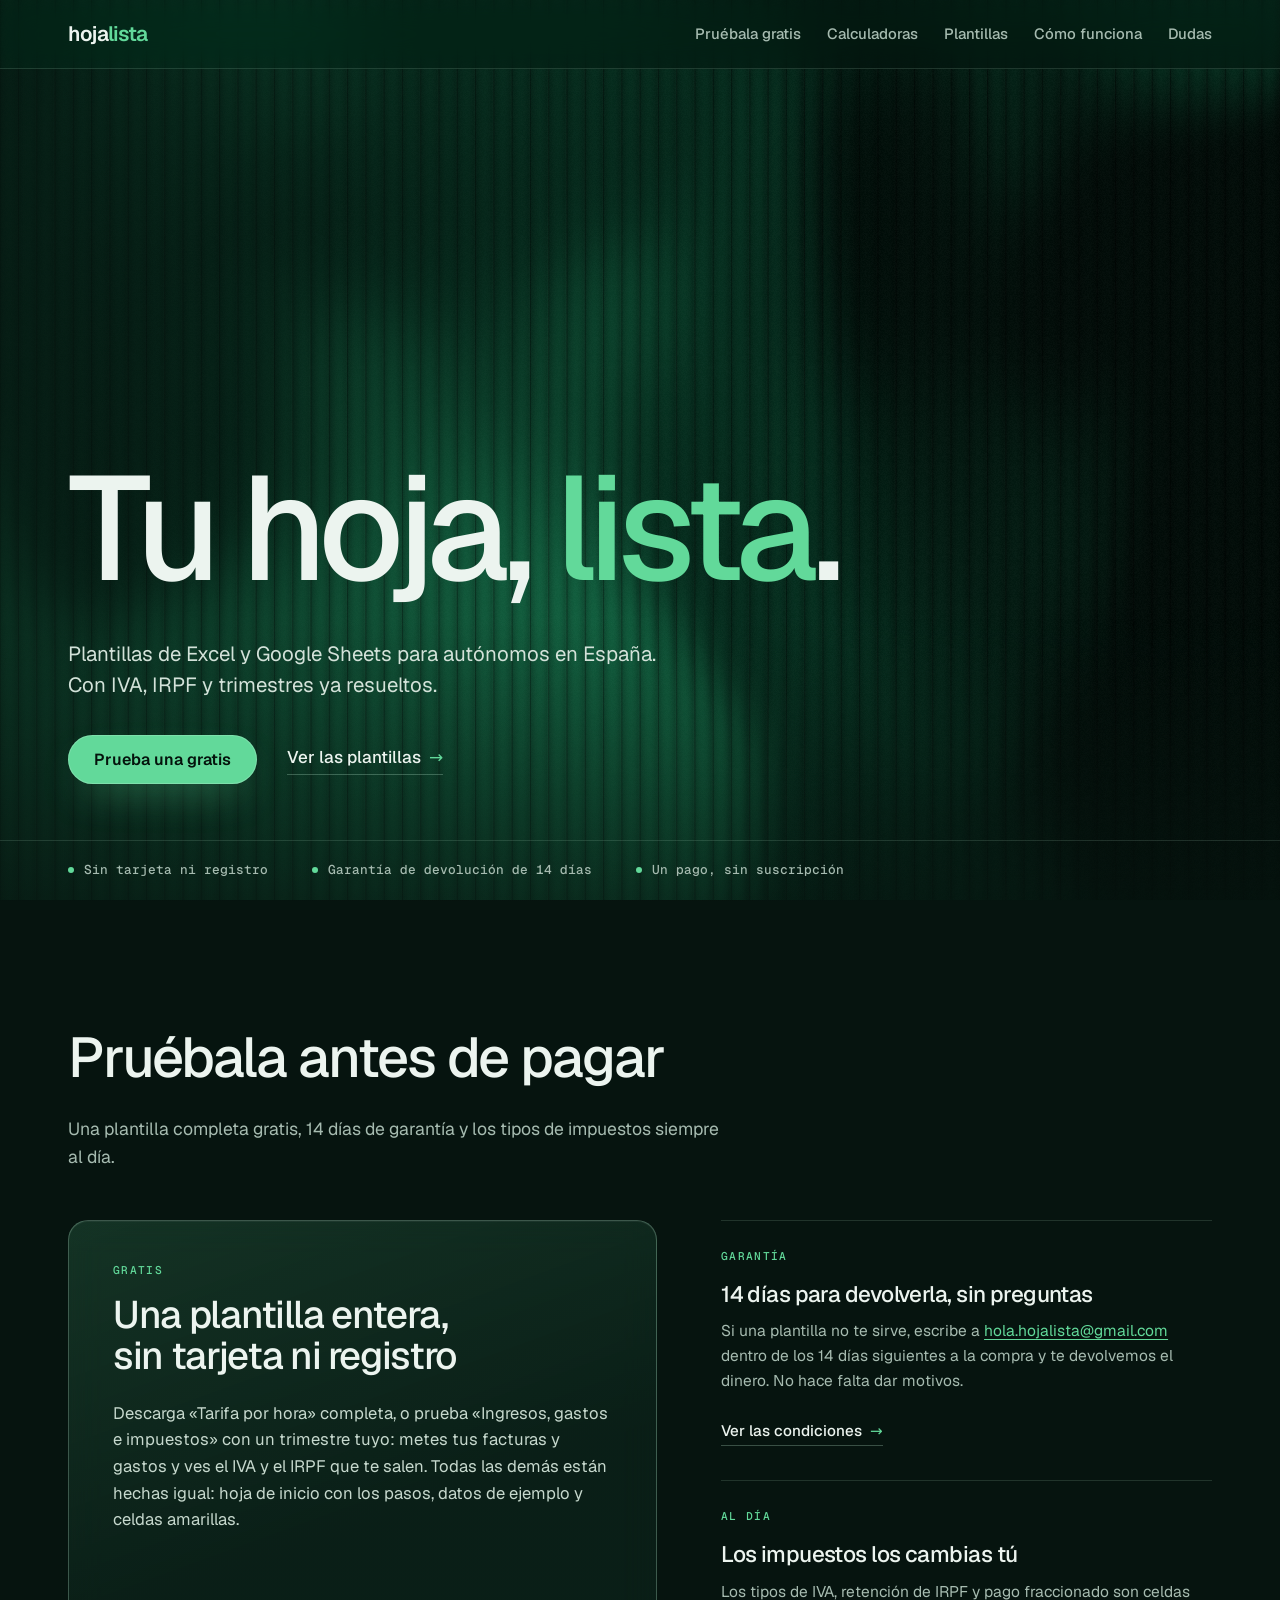
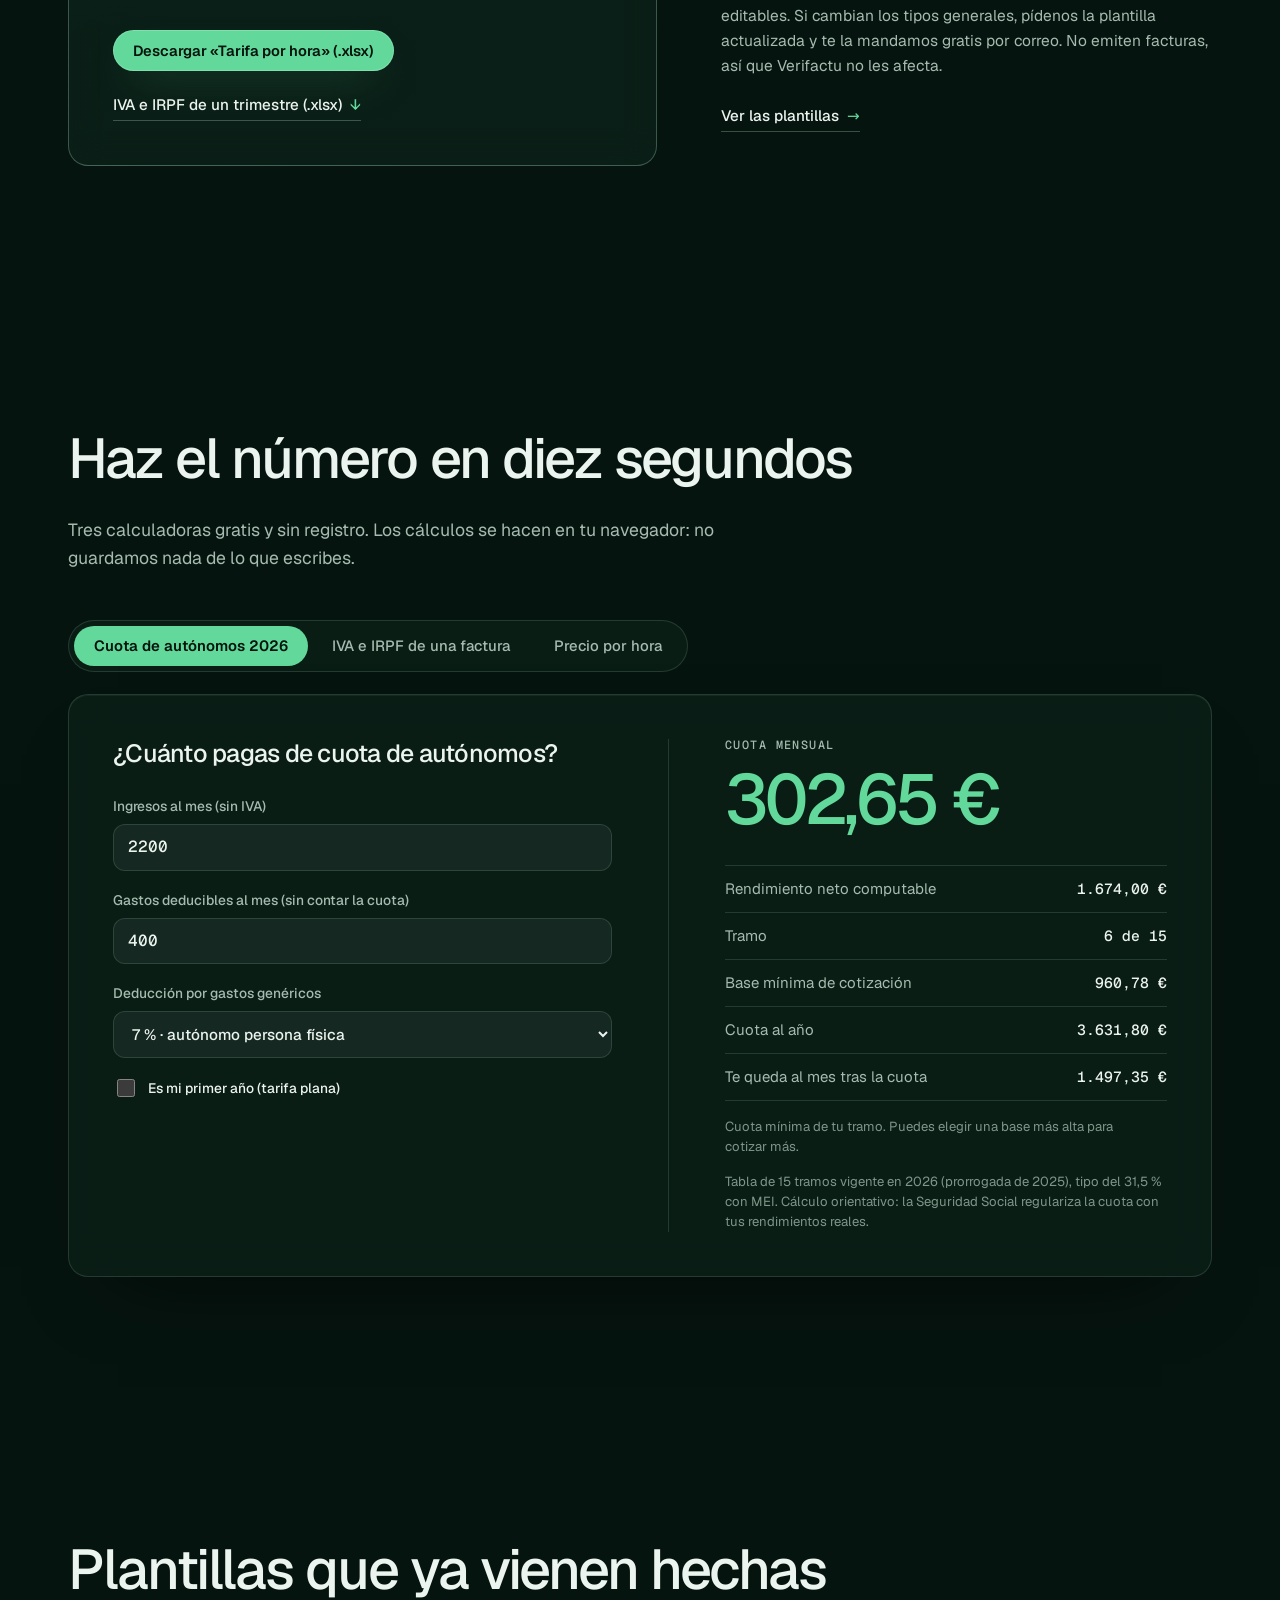
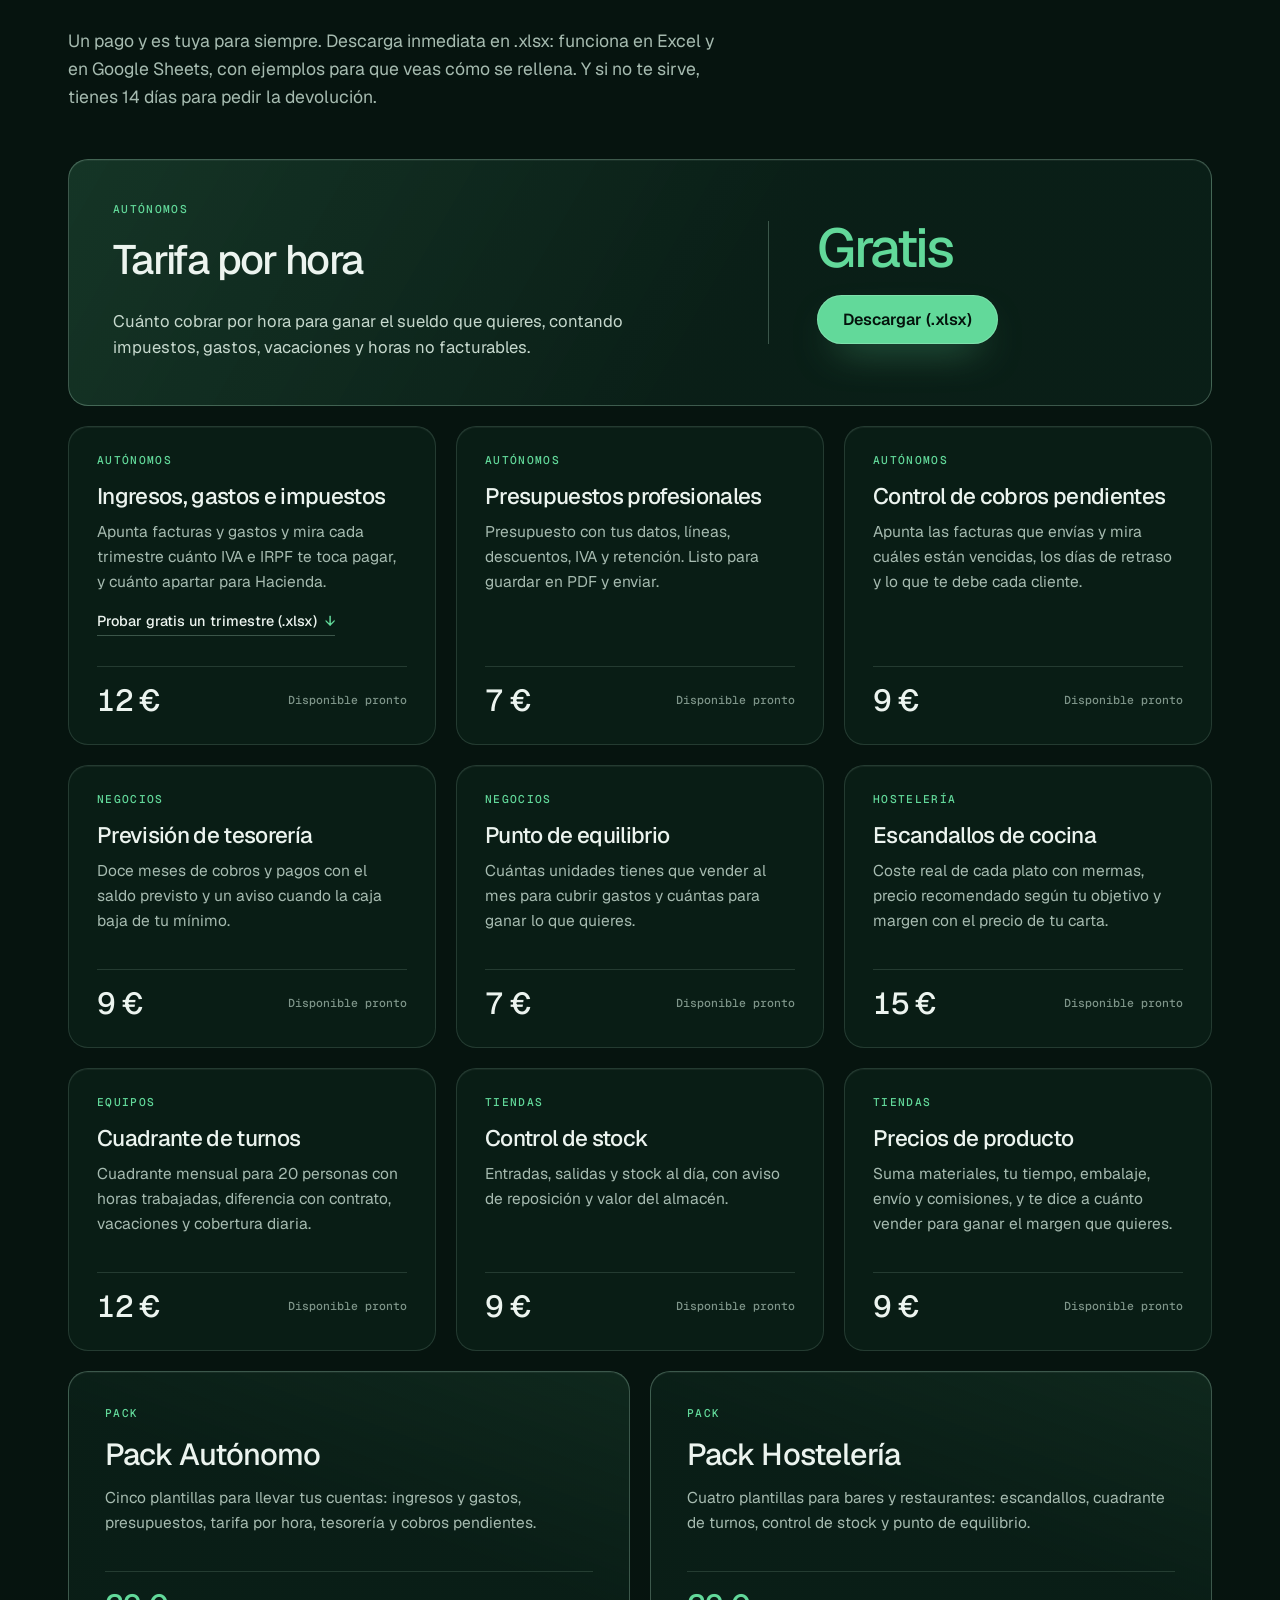
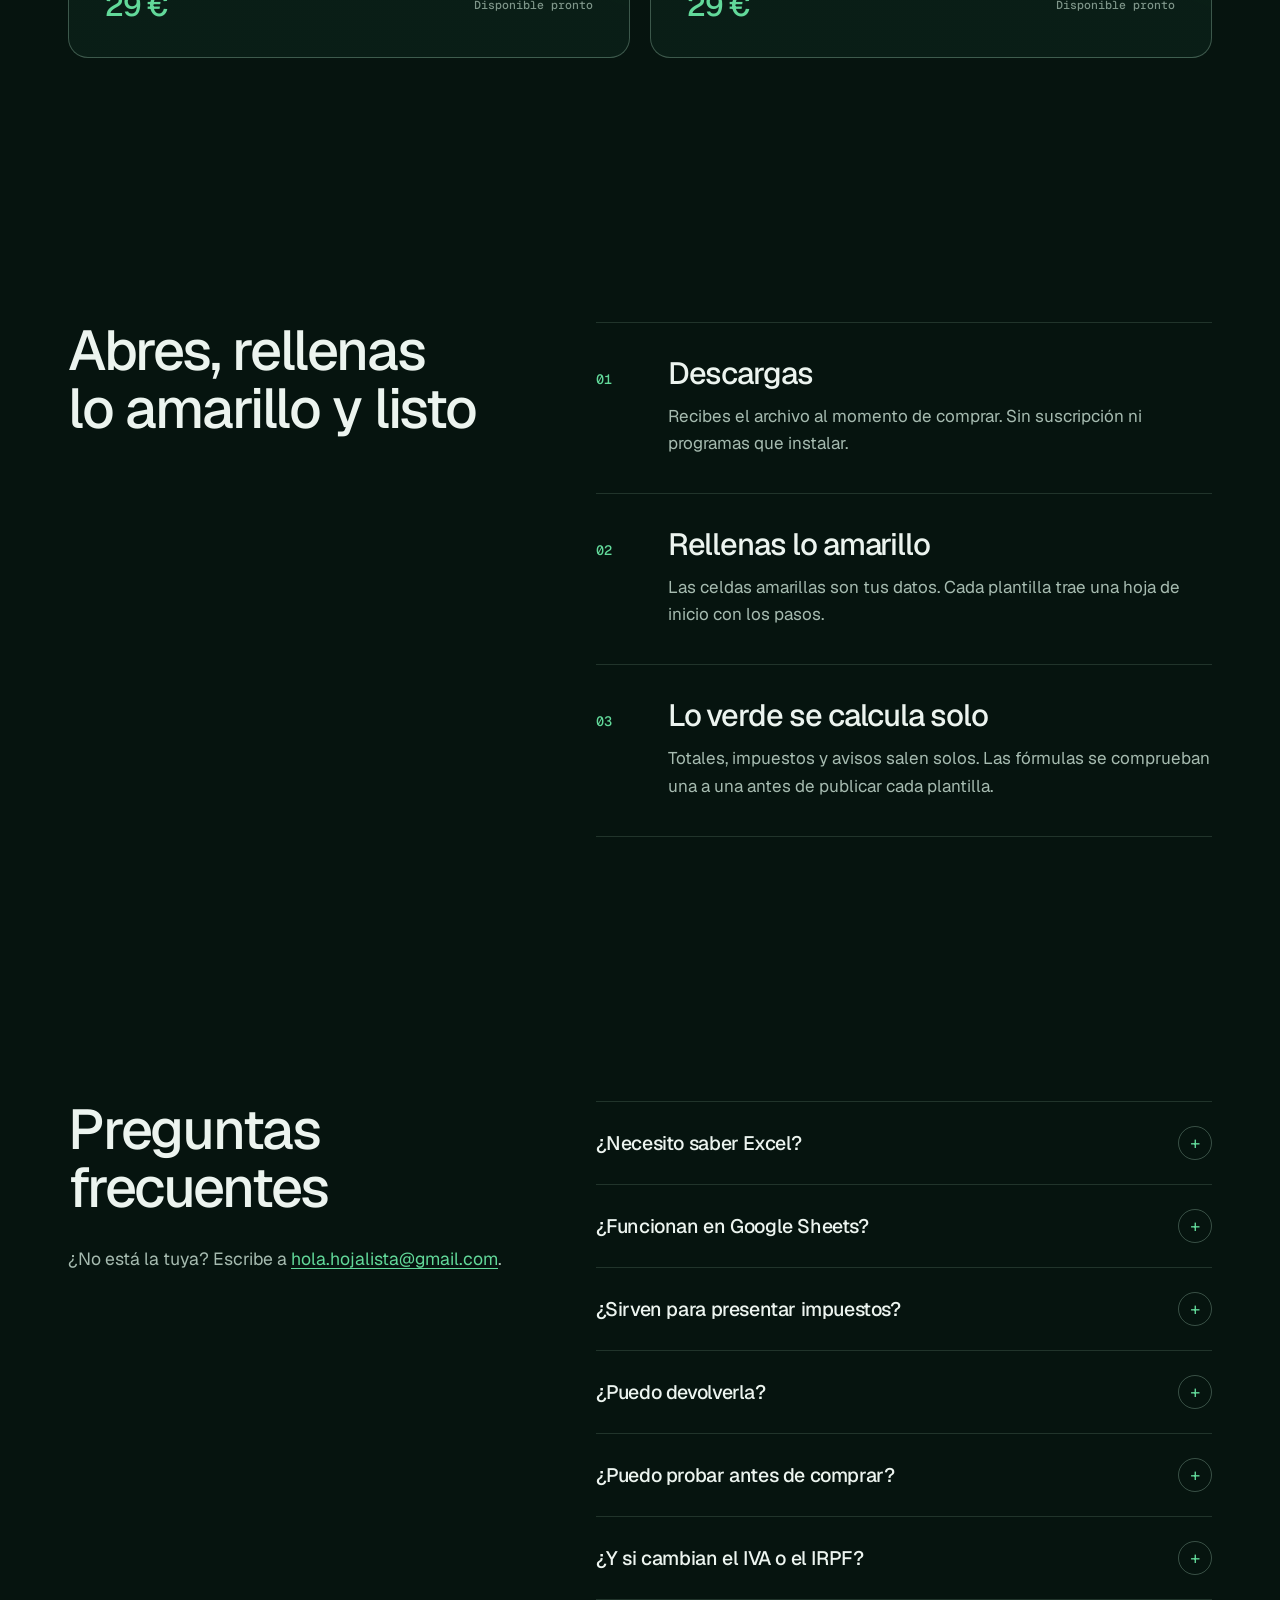
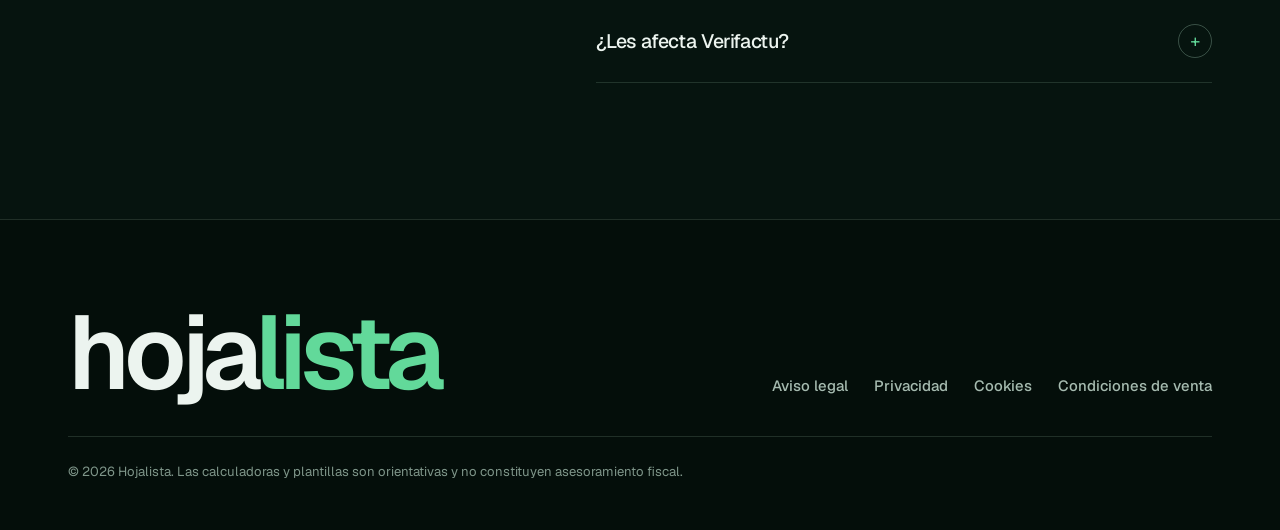
==== commit b7d11754: "Textos: quitar el tono de disculpa y la pregunta de quién está detrás Co-Authored-By: Claude Fable 5" ====
--- a/index.html
+++ b/index.html
@@ -36,8 +36,8 @@
 </div>
 
 <section id="prueba"><div class="wrap">
-  <h2>La tienda es nueva. No te pedimos que te fíes: compruébalo.</h2>
-  <p class="sub">Todavía no tenemos reseñas, así que te damos tres cosas mejores que una promesa.</p>
+  <h2>Pruébala antes de pagar</h2>
+  <p class="sub">Una plantilla completa gratis, 14 días de garantía y los tipos de impuestos siempre al día.</p>
   <div class="trio">
     <div class="card feature rv">
       <span class="tag">Gratis</span>
@@ -55,7 +55,7 @@
       <span class="tag">Al día</span>
       <h3>Los impuestos los cambias tú</h3>
       <p>Los tipos de IVA, retención de IRPF y pago fraccionado son celdas editables. Si cambian los tipos generales, pídenos la plantilla actualizada y te la mandamos gratis por correo. No emiten facturas, así que Verifactu no les afecta.</p>
-      <div class="foot"><a class="link" href="legal/aviso-legal.html">Quién está detrás</a></div>
+      <div class="foot"><a class="link" href="#plantillas">Ver las plantillas</a></div>
     </div>
   </div>
 </div></section>
@@ -178,7 +178,6 @@
     <details><summary>¿Puedo probar antes de comprar?</summary><p>Sí. La plantilla «Tarifa por hora» se descarga entera y gratis <a href="#prueba">aquí</a>, sin tarjeta ni registro. Y «Ingresos, gastos e impuestos» tiene una versión de prueba de un trimestre (hasta 25 facturas y 25 gastos) para que compruebes el cálculo de IVA e IRPF con tus números. Las demás siguen el mismo diseño.</p></details>
     <details><summary>¿Y si cambian el IVA o el IRPF?</summary><p>Los tipos son celdas que puedes cambiar tú. Si cambian los tipos generales, escríbenos y te enviamos la plantilla actualizada gratis.</p></details>
     <details><summary>¿Les afecta Verifactu?</summary><p>No. Las plantillas no emiten facturas: sirven para organizarte y llegar al trimestre con los números hechos. Para facturar necesitas tu programa de facturación o tu gestoría.</p></details>
-    <details><summary>¿Quién está detrás?</summary><p>Hojalista es el proyecto de una sola persona, en España; su nombre y su correo están en el <a href="legal/aviso-legal.html">aviso legal</a>. Las plantillas se diseñan con ayuda de inteligencia artificial y cada fórmula se comprueba con un motor de cálculo antes de publicarla.</p></details>
   </div>
 </div></section>
 </main>
